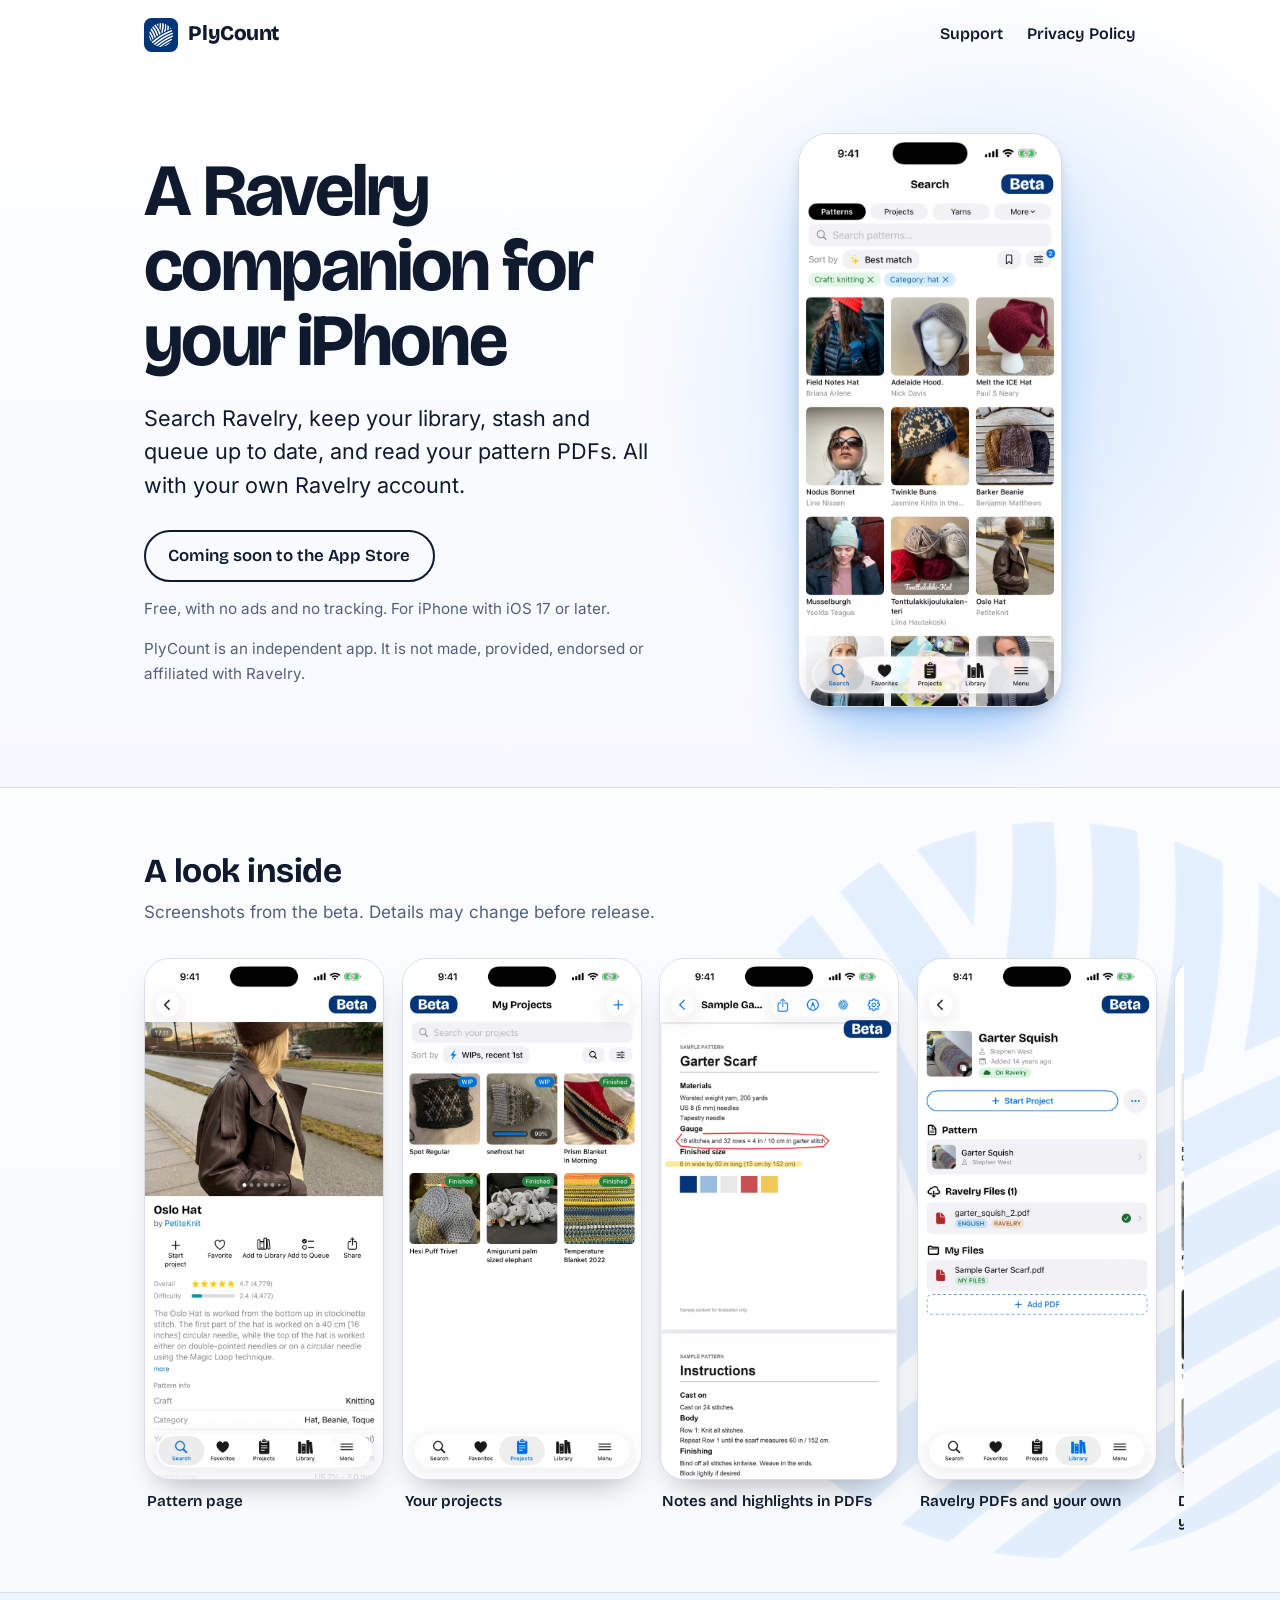
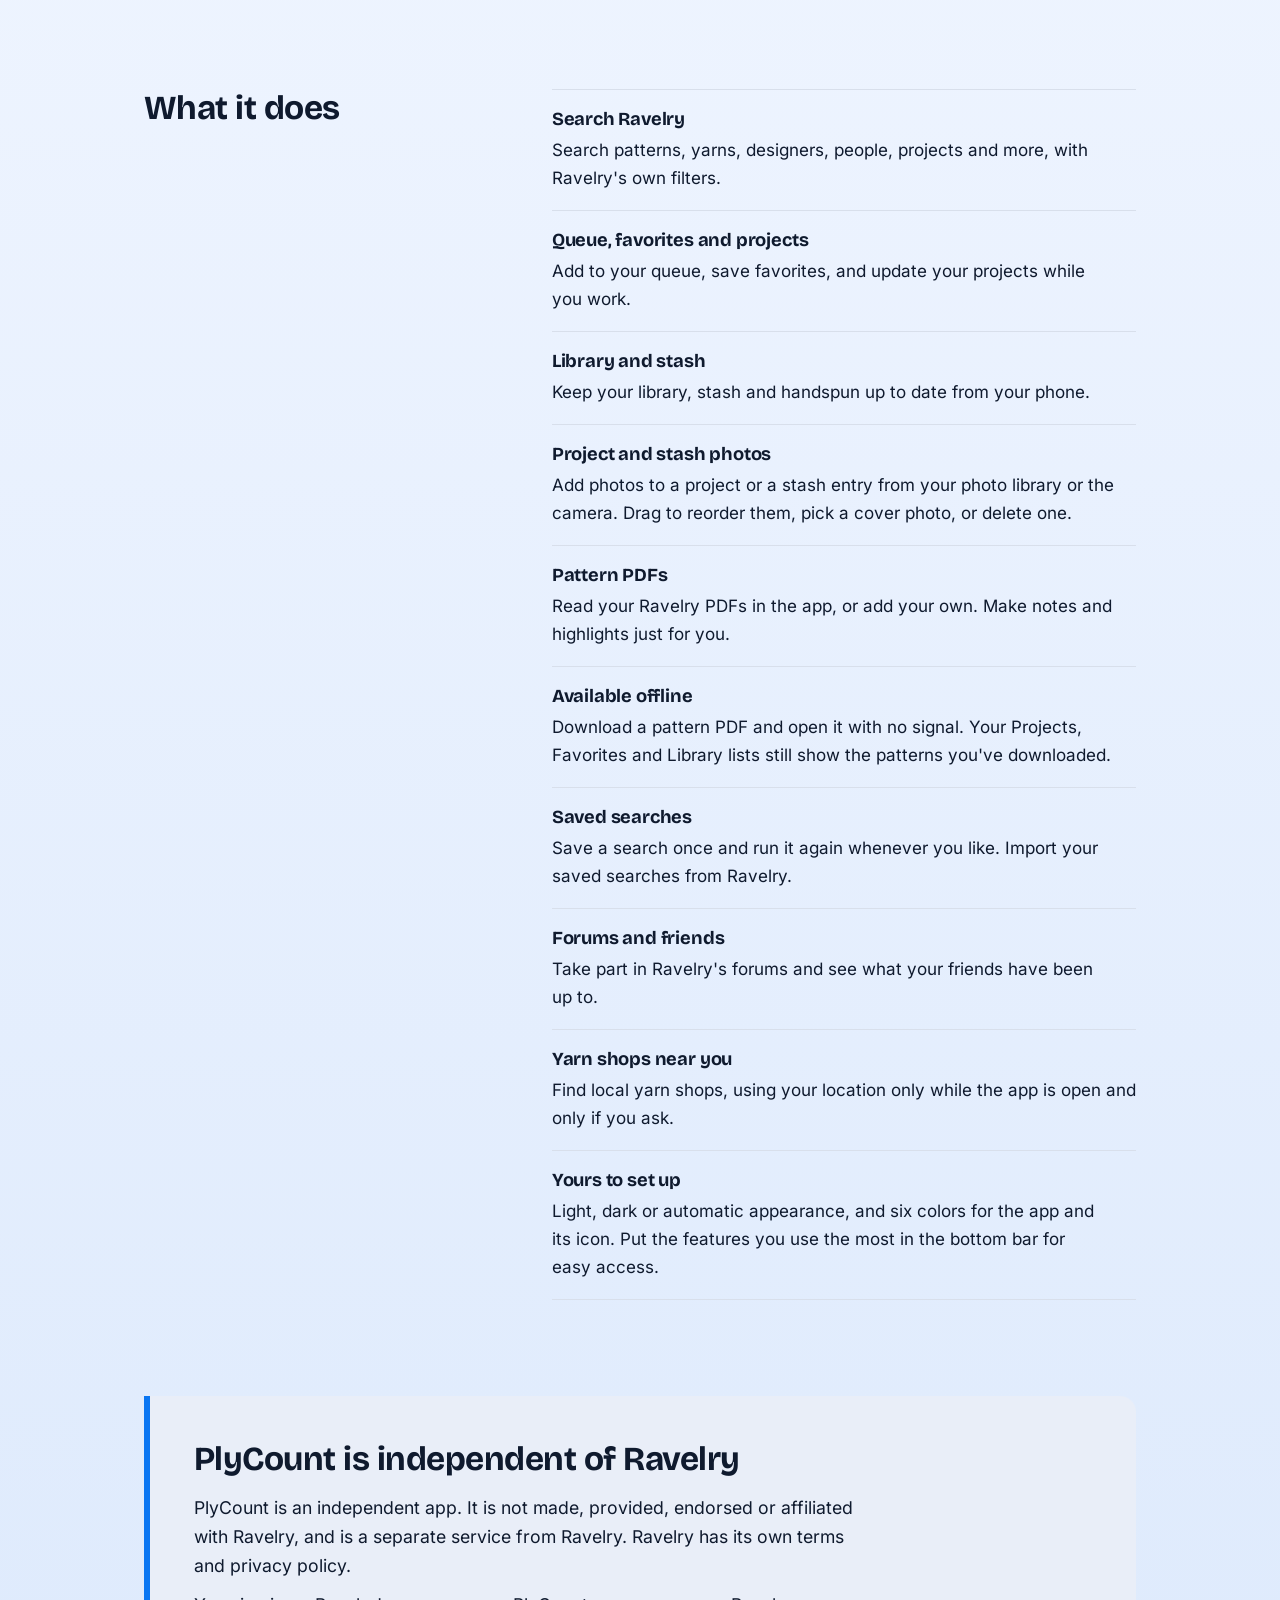
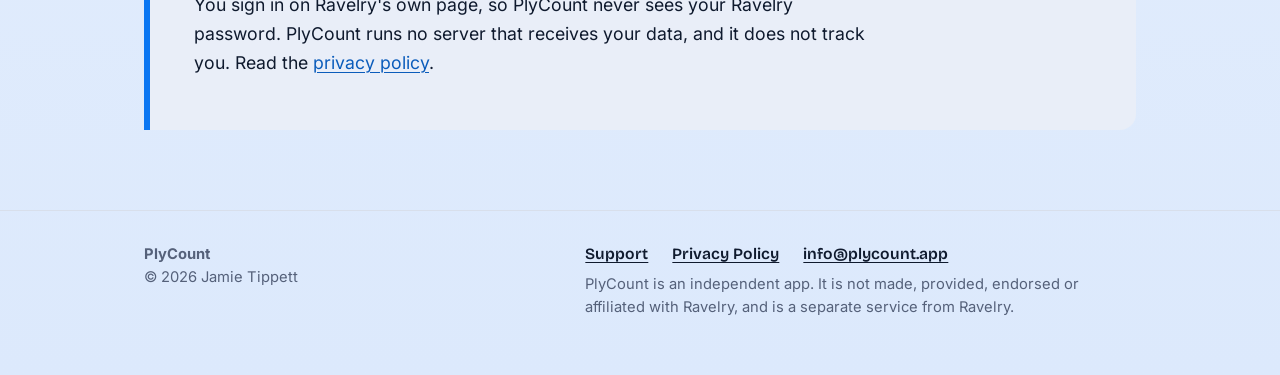
==== index.html @ 28722c6c "Site: put A look inside in its own band with a faint mark behind it; reword the PDFs caption" ====
<!doctype html>
<html lang="en">
<head>
<meta charset="utf-8">
<meta name="viewport" content="width=device-width,initial-scale=1">
<title>PlyCount: A Ravelry Companion for iPhone</title>
<meta name="description" content="PlyCount is a free, ad-free iPhone app for your Ravelry patterns, library, projects, stash and queue. Independent of Ravelry. Coming soon to the App Store.">
<link rel="canonical" href="https://plycount.app/">
<meta name="theme-color" content="#0a76f2">
<meta property="og:type" content="website">
<meta property="og:title" content="PlyCount: A Ravelry Companion">
<meta property="og:description" content="A free, ad-free iPhone app for your Ravelry library, projects, stash and queue. Coming soon to the App Store.">
<meta property="og:url" content="https://plycount.app/">
<meta property="og:image" content="https://plycount.app/assets/og.png">
<meta name="twitter:card" content="summary_large_image">
<link rel="icon" href="/favicon.ico" sizes="48x48">
<link rel="icon" href="/assets/icon-192.png" type="image/png" sizes="192x192">
<link rel="apple-touch-icon" href="/apple-touch-icon.png">
<link rel="preload" href="assets/fonts/bricolage-grotesque-latin.woff2" as="font" type="font/woff2" crossorigin>
<link rel="preload" href="assets/fonts/inter-latin.woff2" as="font" type="font/woff2" crossorigin>
<link rel="stylesheet" href="style.css?v=9">
</head>
<body>
<a class="skip" href="#main">Skip to content</a>
<header class="top">
  <a class="brand" href="/"><img src="assets/icons/navy-128.webp" alt="" width="34" height="34">PlyCount</a>
  <nav aria-label="Site">
    <a href="/support.html">Support</a>
    <a href="/privacy.html">Privacy Policy</a>
  </nav>
</header>

<main id="main">
  <section class="hero">
    <div class="hero-text">
      <h1>A Ravelry companion for your iPhone</h1>
      <p class="lead">Search Ravelry, keep your library, stash and queue up to date, and read your pattern PDFs. All with your own Ravelry account.</p>
      <p class="store" aria-disabled="true">Coming soon to the App Store</p>
      <p class="fine">Free, with no ads and no tracking. For iPhone with iOS 17 or later.</p>
      <p class="fine">PlyCount is an independent app. It is not made, provided, endorsed or affiliated with Ravelry.</p>
    </div>
    <div class="hero-shot">
      <img src="assets/screenshots/search.webp" width="660" height="1434" fetchpriority="high" decoding="async" alt="The Search screen with the filters Craft: knitting and Category: hat applied, showing a grid of hat patterns with their designers' names.">
    </div>
  </section>

  <section class="looks-band" aria-labelledby="looks">
   <div class="looks">
    <h2 id="looks">A look inside</h2>
    <p class="note">Screenshots from the beta. Details may change before release.</p>
    <ul class="shots" role="region" aria-label="App screenshots, scroll sideways" tabindex="0">
      <li><figure><img src="assets/screenshots/pattern.webp" width="660" height="1434" loading="lazy" decoding="async" alt="A pattern page for the Oslo Hat by PetiteKnit, with its photo, ratings, buttons to start a project, favorite it or add it to your library or queue, and its description."><figcaption>Pattern page</figcaption></figure></li>
      <li><figure><img src="assets/screenshots/projects.webp" width="660" height="1434" loading="lazy" decoding="async" alt="The My Projects screen: a grid of project photos, each marked WIP or Finished."><figcaption>Your projects</figcaption></figure></li>
      <li><figure><img src="assets/screenshots/pdf-notes.webp" width="660" height="1434" loading="lazy" decoding="async" alt="A sample pattern PDF open in the app, with a red pen circle around the gauge line and a yellow highlight on the finished size."><figcaption>Notes and highlights in PDFs</figcaption></figure></li>
      <li><figure><img src="assets/screenshots/my-files.webp" width="660" height="1434" loading="lazy" decoding="async" alt="A pattern page listing a downloaded pattern PDF under Ravelry Files and a PDF added by the user under My Files, with an Add PDF button."><figcaption>Ravelry PDFs and your own</figcaption></figure></li>
      <li><figure><img src="assets/screenshots/library-offline.webp" width="660" height="1434" loading="lazy" decoding="async" alt="The My Library screen: a grid of patterns, with a green check on the pattern whose PDF is downloaded for offline use."><figcaption>Downloads marked in your library</figcaption></figure></li>
      <li><figure><img src="assets/screenshots/accent-dark.webp" width="660" height="1434" loading="lazy" decoding="async" alt="The Settings screen in dark appearance with the accent color set to purple."><figcaption>Six accent colors, dark</figcaption></figure></li>
      <li><figure><img src="assets/screenshots/accent-light.webp" width="660" height="1434" loading="lazy" decoding="async" alt="The Settings screen in light appearance with the accent color set to purple, which also colors the toggles and links."><figcaption>Six accent colors, light</figcaption></figure></li>
      <li><figure><img src="assets/screenshots/customize-bar.webp" width="660" height="1434" loading="lazy" decoding="async" alt="The Customize screen for the bottom bar, showing the four chosen sections and the list of all sections to pick from."><figcaption>Choose your bottom bar</figcaption></figure></li>
    </ul>
   </div>
  </section>

  <section class="band" aria-labelledby="does">
    <div class="ledger">
      <h2 id="does">What it does</h2>
      <dl>
        <div class="row"><dt>Search Ravelry</dt><dd>Search patterns, yarns, designers, people, projects and more, with Ravelry's own filters.</dd></div>
        <div class="row"><dt>Queue, favorites and projects</dt><dd>Add to your queue, save favorites, and update your projects while you work.</dd></div>
        <div class="row"><dt>Library and stash</dt><dd>Keep your library, stash and handspun up to date from your phone.</dd></div>
        <div class="row"><dt>Project and stash photos</dt><dd>Add photos to a project or a stash entry from your photo library or the camera. Drag to reorder them, pick a cover photo, or delete one.</dd></div>
        <div class="row"><dt>Pattern PDFs</dt><dd>Read your Ravelry PDFs in the app, or add your own. Make notes and highlights just for you.</dd></div>
        <div class="row"><dt>Available offline</dt><dd>Download a pattern PDF and open it with no signal. Your Projects, Favorites and Library lists still show the patterns you've downloaded.</dd></div>
        <div class="row"><dt>Saved searches</dt><dd>Save a search once and run it again whenever you like. Import your saved searches from Ravelry.</dd></div>
        <div class="row"><dt>Forums and friends</dt><dd>Take part in Ravelry's forums and see what your friends have been up to.</dd></div>
        <div class="row"><dt>Yarn shops near you</dt><dd>Find local yarn shops, using your location only while the app is open and only if you ask.</dd></div>
        <div class="row"><dt>Yours to set up</dt><dd>Light, dark or automatic appearance, and six colors for the app and its icon. Put the features you use the most in the bottom bar for easy access.</dd></div>
      </dl>
    </div>
  </section>

  <section class="indep" aria-labelledby="indep">
    <div class="indep-in">
      <h2 id="indep">PlyCount is independent of Ravelry</h2>
      <p>PlyCount is an independent app. It is not made, provided, endorsed or affiliated with Ravelry, and is a separate service from Ravelry. Ravelry has its own terms and privacy policy.</p>
      <p>You sign in on Ravelry's own page, so PlyCount never sees your Ravelry password. PlyCount runs no server that receives your data, and it does not track you. Read the <a href="/privacy.html">privacy policy</a>.</p>
    </div>
  </section>
</main>

<footer class="foot">
  <div class="foot-in">
    <div>
      <p><strong>PlyCount</strong><br>&copy; 2026 Jamie Tippett</p>
    </div>
    <div>
      <p class="links"><a href="/support.html">Support</a> <a href="/privacy.html">Privacy Policy</a> <a href="mailto:info@plycount.app">info@plycount.app</a></p>
      <p>PlyCount is an independent app. It is not made, provided, endorsed or affiliated with Ravelry, and is a separate service from Ravelry.</p>
    </div>
  </div>
</footer>
</body>
</html>
---- style.css ----
/* PlyCount site. Bricolage Grotesque for titles, Inter for text; both self-hosted (SIL OFL), so the site makes no third-party requests. */
@font-face{font-family:"Bricolage Grotesque";src:url(assets/fonts/bricolage-grotesque-latin.woff2) format("woff2");font-weight:200 800;font-stretch:75% 100%;font-display:swap}
@font-face{font-family:"Inter";src:url(assets/fonts/inter-latin.woff2) format("woff2");font-weight:100 900;font-display:swap}

:root{
  --paper:#f6f8fc;--ink:#0f1a2e;--mut:#55617a;--rule:#d8dfeb;--tint:#e9eef8;
  --acc:rgb(10,118,242);
  --band:rgb(255 255 255/.68);--mark-ink:var(--acc);--mark-op:.09;
  /* Light mode: a long, slow fade from white to a light blue, with a soft blue glow behind the hero phone. */
  --art:radial-gradient(circle 34rem at 78% 22rem,rgb(10 118 242/.15),transparent 70%),linear-gradient(180deg,#fff 0,#f1f6ff 32%,#dce9fc 100%);
  --link:color-mix(in srgb,var(--acc) 72%,var(--ink));
  --head:"Bricolage Grotesque","Avenir Next",system-ui,sans-serif;
  --body:"Inter",system-ui,-apple-system,"Segoe UI",sans-serif;
  --gutter:clamp(1.25rem,5vw,3rem);
  --wide:68rem;
}
@media (prefers-color-scheme:dark){
  :root{--paper:#0b1220;--ink:#e8eef9;--mut:#9aa7c0;--rule:#26324a;--tint:#111b2f;--acc:rgb(46,110,200);--art:none;--band:#0f192c;--mark-ink:#fff;--mark-op:.045}
}

*{box-sizing:border-box}
html{-webkit-text-size-adjust:100%}
body{margin:0;background-color:var(--paper);background-image:var(--art);background-repeat:no-repeat;color:var(--ink);font:400 17px/1.65 var(--body);transition:background-color .2s}
img{display:block;max-width:100%}
a{color:var(--link);text-underline-offset:.18em;text-decoration-thickness:.08em}
a:hover{text-decoration-thickness:.15em}
:focus-visible{outline:3px solid var(--acc);outline-offset:3px;border-radius:4px}
.skip{position:absolute;left:-999px;top:0;background:var(--ink);color:var(--paper);padding:.5rem .9rem;z-index:10}
.skip:focus{left:var(--gutter);top:.5rem}

h1,h2,h3{font-family:var(--head);font-weight:700;letter-spacing:-.015em;margin:0;text-wrap:balance}
h1{font-size:clamp(2.5rem,1.4rem + 5.2vw,4.6rem);line-height:1.02;letter-spacing:-.03em;font-variation-settings:"opsz" 96}
h2{font-size:clamp(1.5rem,1.2rem + 1.4vw,2.1rem);line-height:1.15}
h3{font-size:1.1rem;line-height:1.3}
p,li,dd{margin:.6rem 0;max-width:62ch;text-wrap:pretty}

/* Header and footer */
.top{display:flex;align-items:center;justify-content:space-between;gap:1rem;flex-wrap:wrap;max-width:var(--wide);margin:0 auto;padding:1.1rem var(--gutter)}
.brand{display:flex;align-items:center;gap:.65rem;color:var(--ink);text-decoration:none;font:800 1.3rem/1 var(--head);letter-spacing:-.02em}
.brand img{width:34px;height:34px;border-radius:22.37%}
.top nav{display:flex;gap:1.5rem}
.top nav a{font:600 1rem/1 var(--head);color:var(--ink);text-decoration:none;padding:.5rem 0;border-bottom:2px solid transparent}
.top nav a:hover,.top nav a[aria-current=page]{border-bottom-color:var(--acc)}

.foot{border-top:1px solid var(--rule);margin-top:5rem}
.foot-in{max-width:var(--wide);margin:0 auto;padding:2rem var(--gutter) 3rem;display:grid;gap:1.5rem 3rem;grid-template-columns:1fr}
.foot p{font-size:.92rem;line-height:1.55;color:var(--mut);margin:0 0 .5rem}
.foot .links{display:flex;flex-wrap:wrap;gap:.4rem 1.5rem;font:600 .98rem/1.4 var(--head)}
.foot .links a{color:var(--ink)}
@media (min-width:56rem){.foot-in{grid-template-columns:1fr 1.4fr}}

/* Home: hero */
.hero{max-width:var(--wide);margin:0 auto;padding:clamp(1.5rem,5vw,4rem) var(--gutter) 0;display:grid;gap:2.5rem 4rem;grid-template-columns:1fr;align-items:center}
.lead{font-size:clamp(1.15rem,1.05rem + .5vw,1.35rem);line-height:1.55;margin:1.4rem 0 0;max-width:34em}
.store{display:inline-block;margin:1.75rem 0 0;padding:.85rem 1.4rem;border:2px solid var(--ink);border-radius:999px;font:600 1.05rem/1.2 var(--head);color:var(--ink)}
/* When the app is live, replace the .store span with: <a class="store live" href="APP STORE URL">...</a>
   (use Apple's official "Download on the App Store" badge artwork there instead). */
.store.live{background:var(--ink);color:var(--paper);text-decoration:none}
.store.live:hover{background:var(--acc);border-color:var(--acc);color:#fff}
.fine{font-size:.95rem;color:var(--mut);margin:.9rem 0 0}
.hero-icon{justify-self:start}
.icon-wrap{width:clamp(11rem,52vw,19rem);aspect-ratio:1;border-radius:22.37%;overflow:hidden;box-shadow:0 2.2rem 4rem -1.6rem color-mix(in srgb,var(--acc) 55%,transparent),0 .4rem 1rem -.4rem rgb(0 0 0/.25);background:var(--acc)}
.icon-wrap img{width:100%;height:100%}
.hero-shot{justify-self:start;width:clamp(12rem,56vw,16.5rem)}
.hero-shot img{width:100%;height:auto;aspect-ratio:660/1434;border-radius:1.9rem;border:1px solid var(--rule);background:var(--tint);box-shadow:0 2.2rem 4rem -1.6rem color-mix(in srgb,var(--acc) 55%,transparent),0 .4rem 1rem -.4rem rgb(0 0 0/.25)}
@media (min-width:52rem){
  .hero{grid-template-columns:1.25fr 1fr}
  .hero-icon,.hero-shot{justify-self:center}
}

/* Home: screenshots (beta images carry a "Beta" note; replace after launch) */
.looks-band{position:relative;overflow:hidden;margin-top:clamp(3rem,7vw,5rem);background:var(--band);border-block:1px solid var(--rule)}
.looks-band::before{content:"";position:absolute;width:min(46rem,120vw);aspect-ratio:1;right:-9rem;top:50%;transform:translateY(-50%);background:var(--mark-ink);opacity:var(--mark-op);-webkit-mask:url(assets/mark.webp) center/contain no-repeat;mask:url(assets/mark.webp) center/contain no-repeat;pointer-events:none}
.looks{position:relative;max-width:var(--wide);margin:0 auto;padding:clamp(2.5rem,6vw,4rem) var(--gutter) clamp(1.5rem,4vw,2.5rem)}
.looks .note{color:var(--mut);margin:.5rem 0 0}
.shots{display:flex;gap:1.1rem;overflow-x:auto;scroll-snap-type:x proximity;list-style:none;margin:1.5rem calc(var(--gutter)*-1) 0;padding:.5rem var(--gutter) 1.25rem;scroll-padding:0 var(--gutter)}
.shots li{flex:0 0 clamp(11.5rem,62vw,15rem);scroll-snap-align:start;margin:0;max-width:none}
.shots figure{margin:0}
.shots img{width:100%;height:auto;aspect-ratio:660/1434;border-radius:1.6rem;border:1px solid var(--rule);box-shadow:0 1rem 2rem -1rem rgb(0 0 0/.35);background:var(--tint)}
.shots figcaption{font:600 .95rem/1.35 var(--head);margin:.7rem .2rem 0}

/* Home: what it does */
.band{max-width:var(--wide);margin:0 auto;padding:clamp(3.5rem,8vw,6rem) var(--gutter) 0}
.ledger{display:grid;gap:1.5rem 4rem;grid-template-columns:1fr}
.ledger>h2{align-self:start}
dl{margin:0}
.row{border-top:1px solid var(--rule);padding:1.1rem 0 1.15rem}
.row:last-child{border-bottom:1px solid var(--rule)}
dt{font:700 1.15rem/1.3 var(--head);letter-spacing:-.01em}
dd{margin:.25rem 0 0;color:var(--ink)}
@media (min-width:52rem){
  .ledger{grid-template-columns:1fr 1.7fr}
  .ledger>h2{position:sticky;top:1.5rem}
}

/* Home: independence statement */
.indep{max-width:var(--wide);margin:clamp(3.5rem,8vw,6rem) auto 0;padding:0 var(--gutter)}
.indep-in{background:var(--tint);border-left:6px solid var(--acc);border-radius:0 1rem 1rem 0;padding:clamp(1.5rem,4vw,2.75rem)}
.indep h2{margin-bottom:.9rem}
.indep p{font-size:1.1rem}
.indep .small{font-size:.98rem;color:var(--mut)}

/* Interior pages (support, privacy, 404) */
.doc{max-width:44rem;margin:0 auto;padding:clamp(1.5rem,5vw,3.5rem) var(--gutter) 0}
.doc h1{font-size:clamp(2.1rem,1.5rem + 3vw,3.2rem)}
.doc .meta{color:var(--mut);margin:.8rem 0 1.8rem;font-size:1rem}
.doc h2{margin:2.6rem 0 .4rem;font-size:1.5rem}
.doc h3{margin:1.7rem 0 .2rem}
.faq{border-top:1px solid var(--rule)}
.faq:last-of-type{border-bottom:1px solid var(--rule)}
.faq summary{list-style:none;cursor:pointer;display:flex;align-items:baseline;justify-content:space-between;gap:1rem;padding:1rem 0;font:600 1.1rem/1.35 var(--head);letter-spacing:-.01em}
.faq summary::-webkit-details-marker{display:none}
.faq summary::after{content:"";flex:none;width:.6rem;height:.6rem;border-right:2px solid var(--acc);border-bottom:2px solid var(--acc);transform:translateY(-.15rem) rotate(45deg);transition:transform .15s}
.faq[open] summary::after{transform:translateY(.1rem) rotate(-135deg)}
.faq summary:hover{color:var(--link)}
.faq p{margin:0 0 1.1rem}

@media (prefers-reduced-motion:reduce){*{animation:none!important;transition:none!important}}
@media print{.top nav{display:none}body{background:#fff;color:#000}}
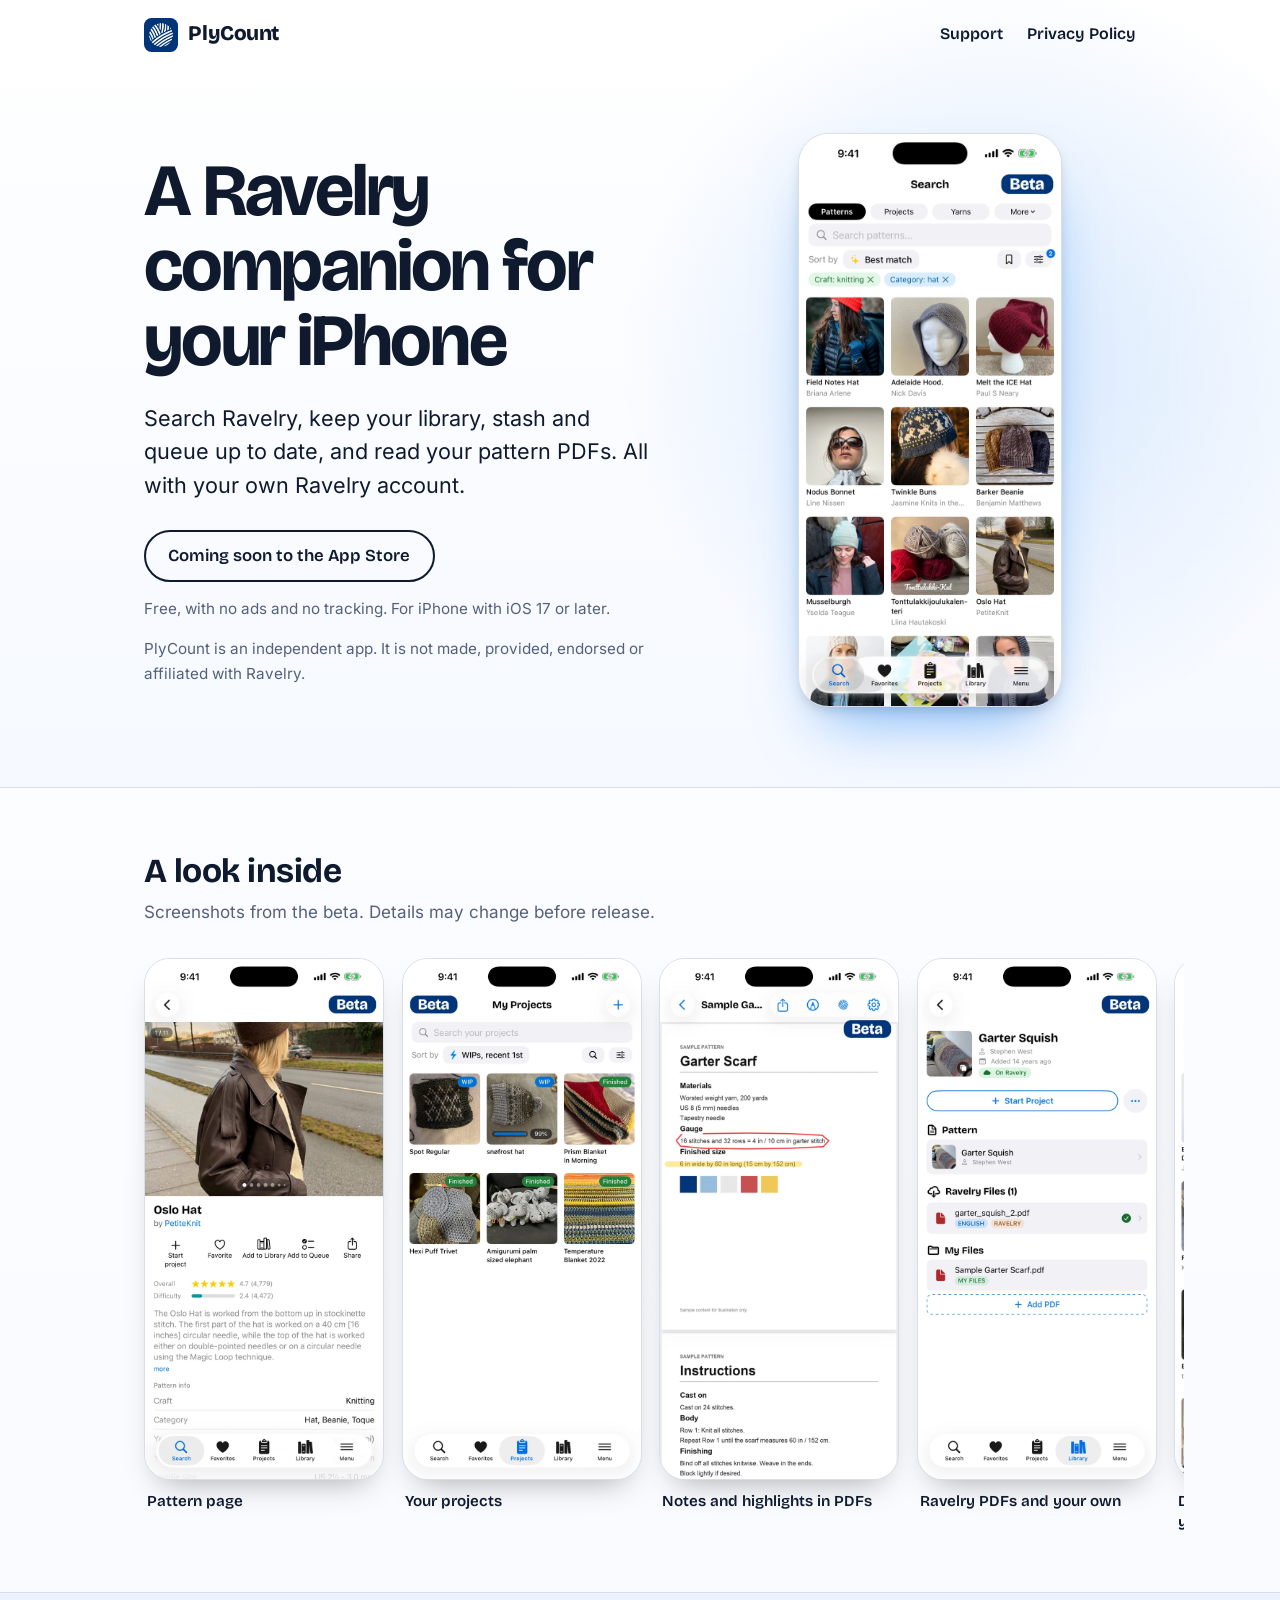
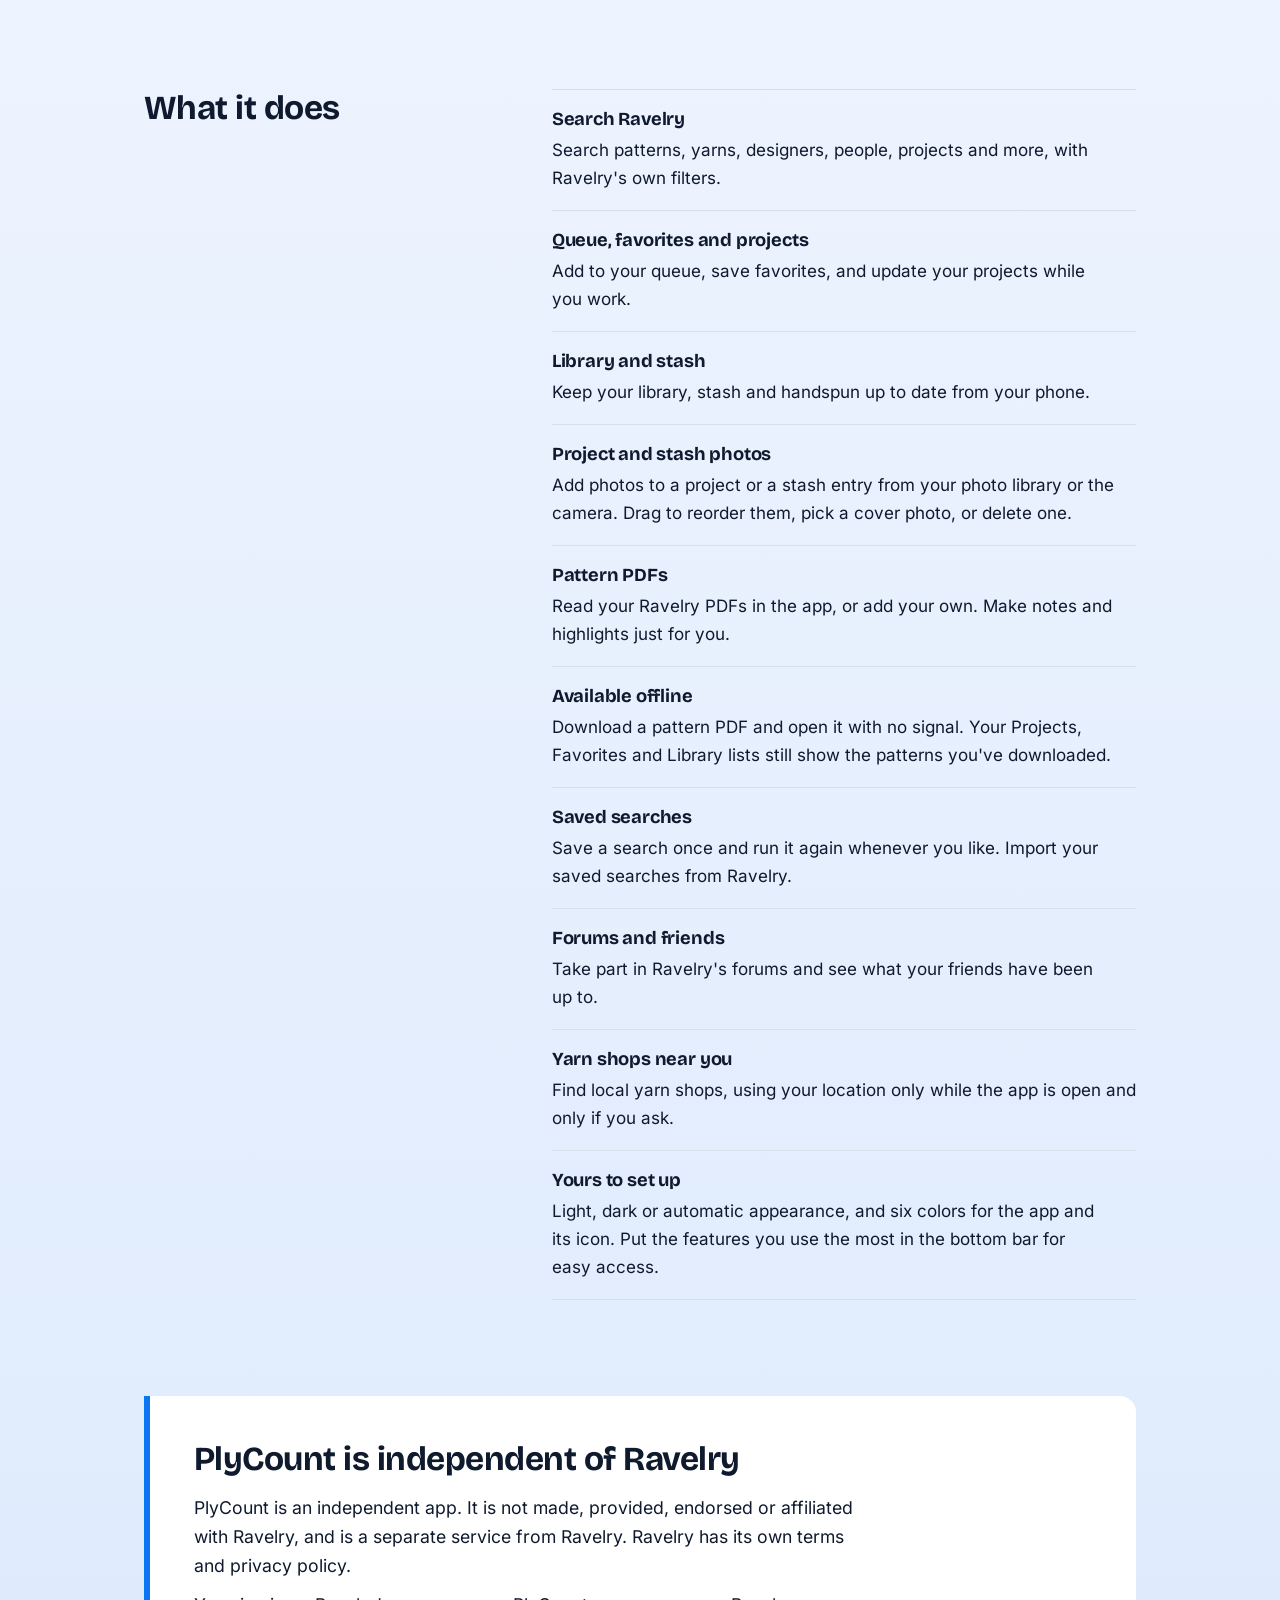
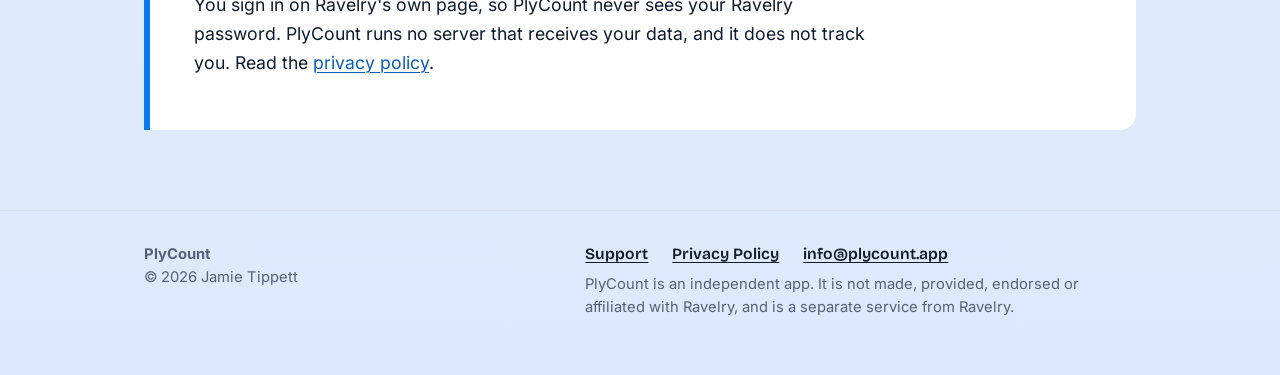
==== commit ef15eb62: "Site: independence box is white in light mode; mark removed from the screenshots band" ====
--- a/index.html
+++ b/index.html
@@ -18,7 +18,7 @@
 <link rel="apple-touch-icon" href="/apple-touch-icon.png">
 <link rel="preload" href="assets/fonts/bricolage-grotesque-latin.woff2" as="font" type="font/woff2" crossorigin>
 <link rel="preload" href="assets/fonts/inter-latin.woff2" as="font" type="font/woff2" crossorigin>
-<link rel="stylesheet" href="style.css?v=9">
+<link rel="stylesheet" href="style.css?v=10">
 </head>
 <body>
 <a class="skip" href="#main">Skip to content</a>
--- a/style.css
+++ b/style.css
@@ -5,7 +5,7 @@
 :root{
   --paper:#f6f8fc;--ink:#0f1a2e;--mut:#55617a;--rule:#d8dfeb;--tint:#e9eef8;
   --acc:rgb(10,118,242);
-  --band:rgb(255 255 255/.68);--mark-ink:var(--acc);--mark-op:.09;
+  --band:rgb(255 255 255/.68);--indep:#fff;--mark-ink:var(--acc);--mark-op:.09;
   /* Light mode: a long, slow fade from white to a light blue, with a soft blue glow behind the hero phone. */
   --art:radial-gradient(circle 34rem at 78% 22rem,rgb(10 118 242/.15),transparent 70%),linear-gradient(180deg,#fff 0,#f1f6ff 32%,#dce9fc 100%);
   --link:color-mix(in srgb,var(--acc) 72%,var(--ink));
@@ -15,7 +15,7 @@
   --wide:68rem;
 }
 @media (prefers-color-scheme:dark){
-  :root{--paper:#0b1220;--ink:#e8eef9;--mut:#9aa7c0;--rule:#26324a;--tint:#111b2f;--acc:rgb(46,110,200);--art:none;--band:#0f192c;--mark-ink:#fff;--mark-op:.045}
+  :root{--paper:#0b1220;--ink:#e8eef9;--mut:#9aa7c0;--rule:#26324a;--tint:#111b2f;--acc:rgb(46,110,200);--art:none;--band:#0f192c;--indep:var(--tint);--mark-ink:#fff;--mark-op:.045}
 }
 
 *{box-sizing:border-box}
@@ -70,7 +70,6 @@
 
 /* Home: screenshots (beta images carry a "Beta" note; replace after launch) */
 .looks-band{position:relative;overflow:hidden;margin-top:clamp(3rem,7vw,5rem);background:var(--band);border-block:1px solid var(--rule)}
-.looks-band::before{content:"";position:absolute;width:min(46rem,120vw);aspect-ratio:1;right:-9rem;top:50%;transform:translateY(-50%);background:var(--mark-ink);opacity:var(--mark-op);-webkit-mask:url(assets/mark.webp) center/contain no-repeat;mask:url(assets/mark.webp) center/contain no-repeat;pointer-events:none}
 .looks{position:relative;max-width:var(--wide);margin:0 auto;padding:clamp(2.5rem,6vw,4rem) var(--gutter) clamp(1.5rem,4vw,2.5rem)}
 .looks .note{color:var(--mut);margin:.5rem 0 0}
 .shots{display:flex;gap:1.1rem;overflow-x:auto;scroll-snap-type:x proximity;list-style:none;margin:1.5rem calc(var(--gutter)*-1) 0;padding:.5rem var(--gutter) 1.25rem;scroll-padding:0 var(--gutter)}
@@ -95,7 +94,7 @@
 
 /* Home: independence statement */
 .indep{max-width:var(--wide);margin:clamp(3.5rem,8vw,6rem) auto 0;padding:0 var(--gutter)}
-.indep-in{background:var(--tint);border-left:6px solid var(--acc);border-radius:0 1rem 1rem 0;padding:clamp(1.5rem,4vw,2.75rem)}
+.indep-in{background:var(--indep);border-left:6px solid var(--acc);border-radius:0 1rem 1rem 0;padding:clamp(1.5rem,4vw,2.75rem)}
 .indep h2{margin-bottom:.9rem}
 .indep p{font-size:1.1rem}
 .indep .small{font-size:.98rem;color:var(--mut)}
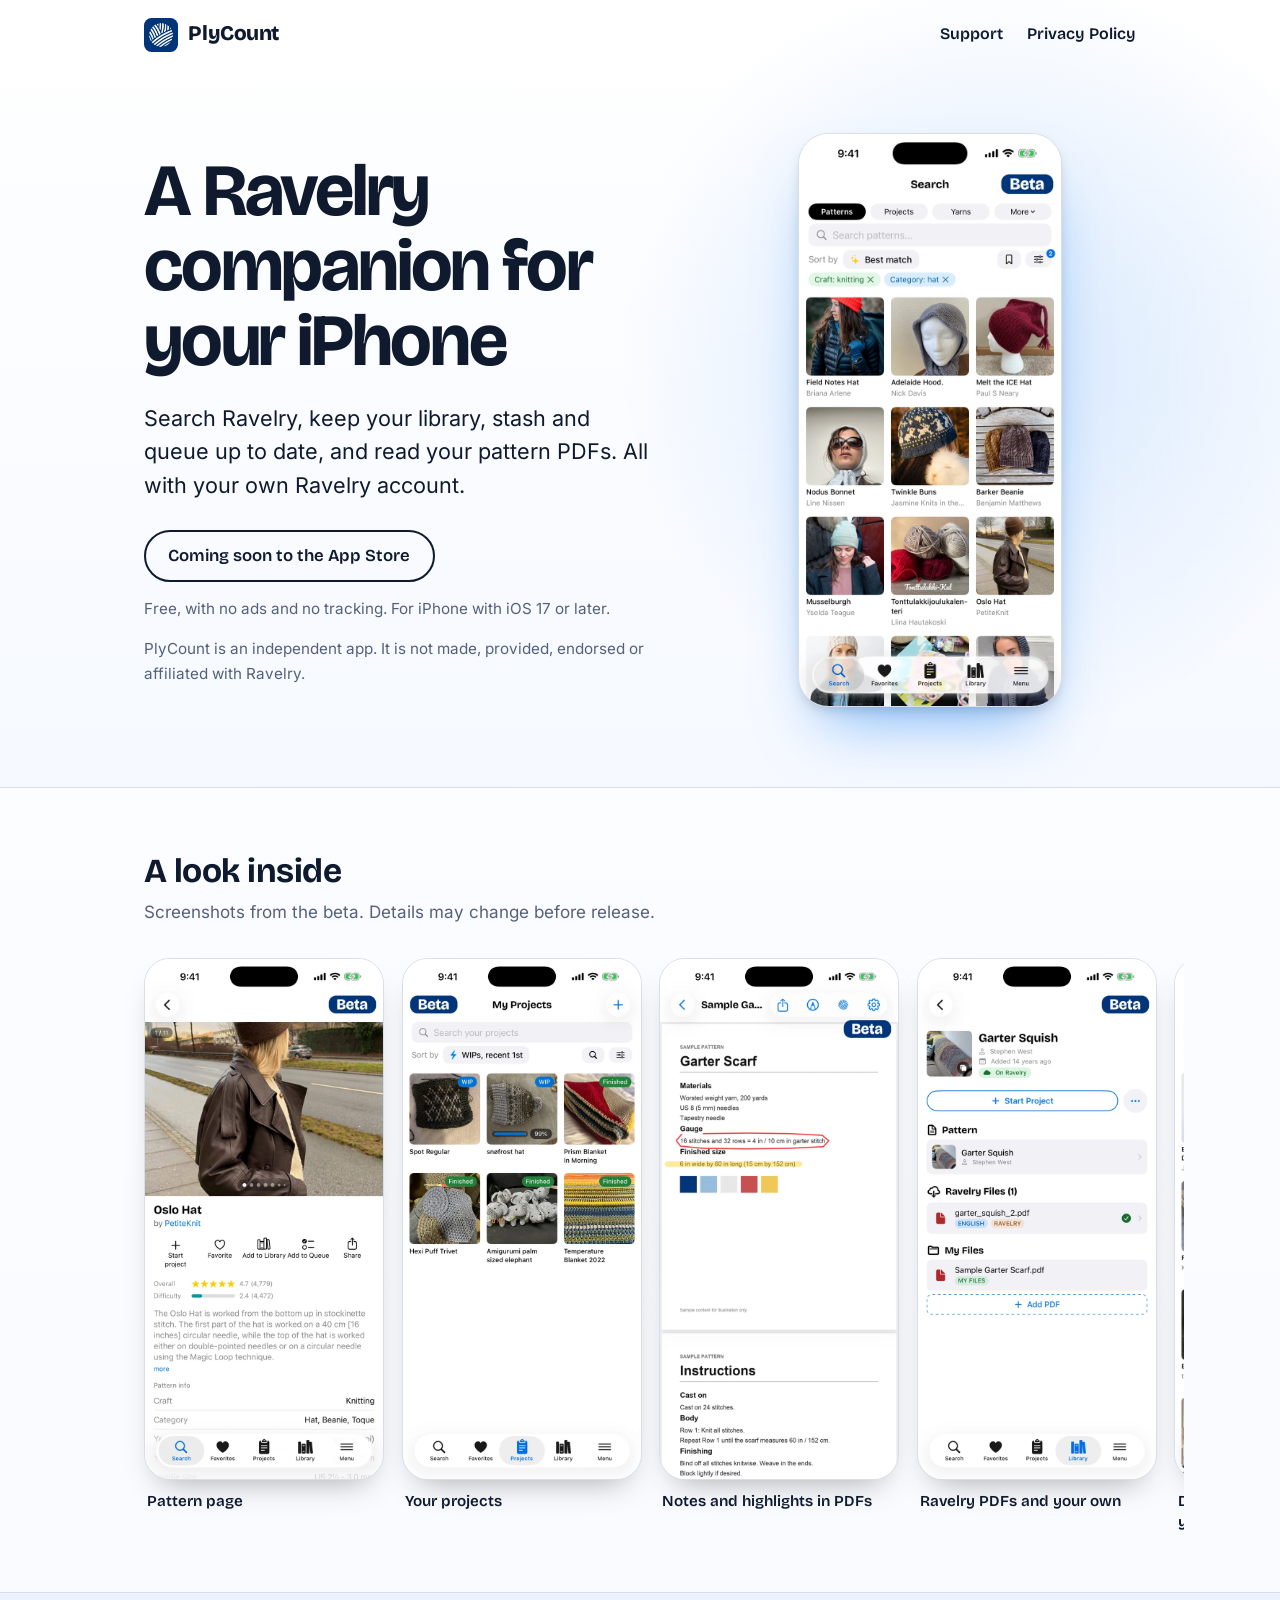
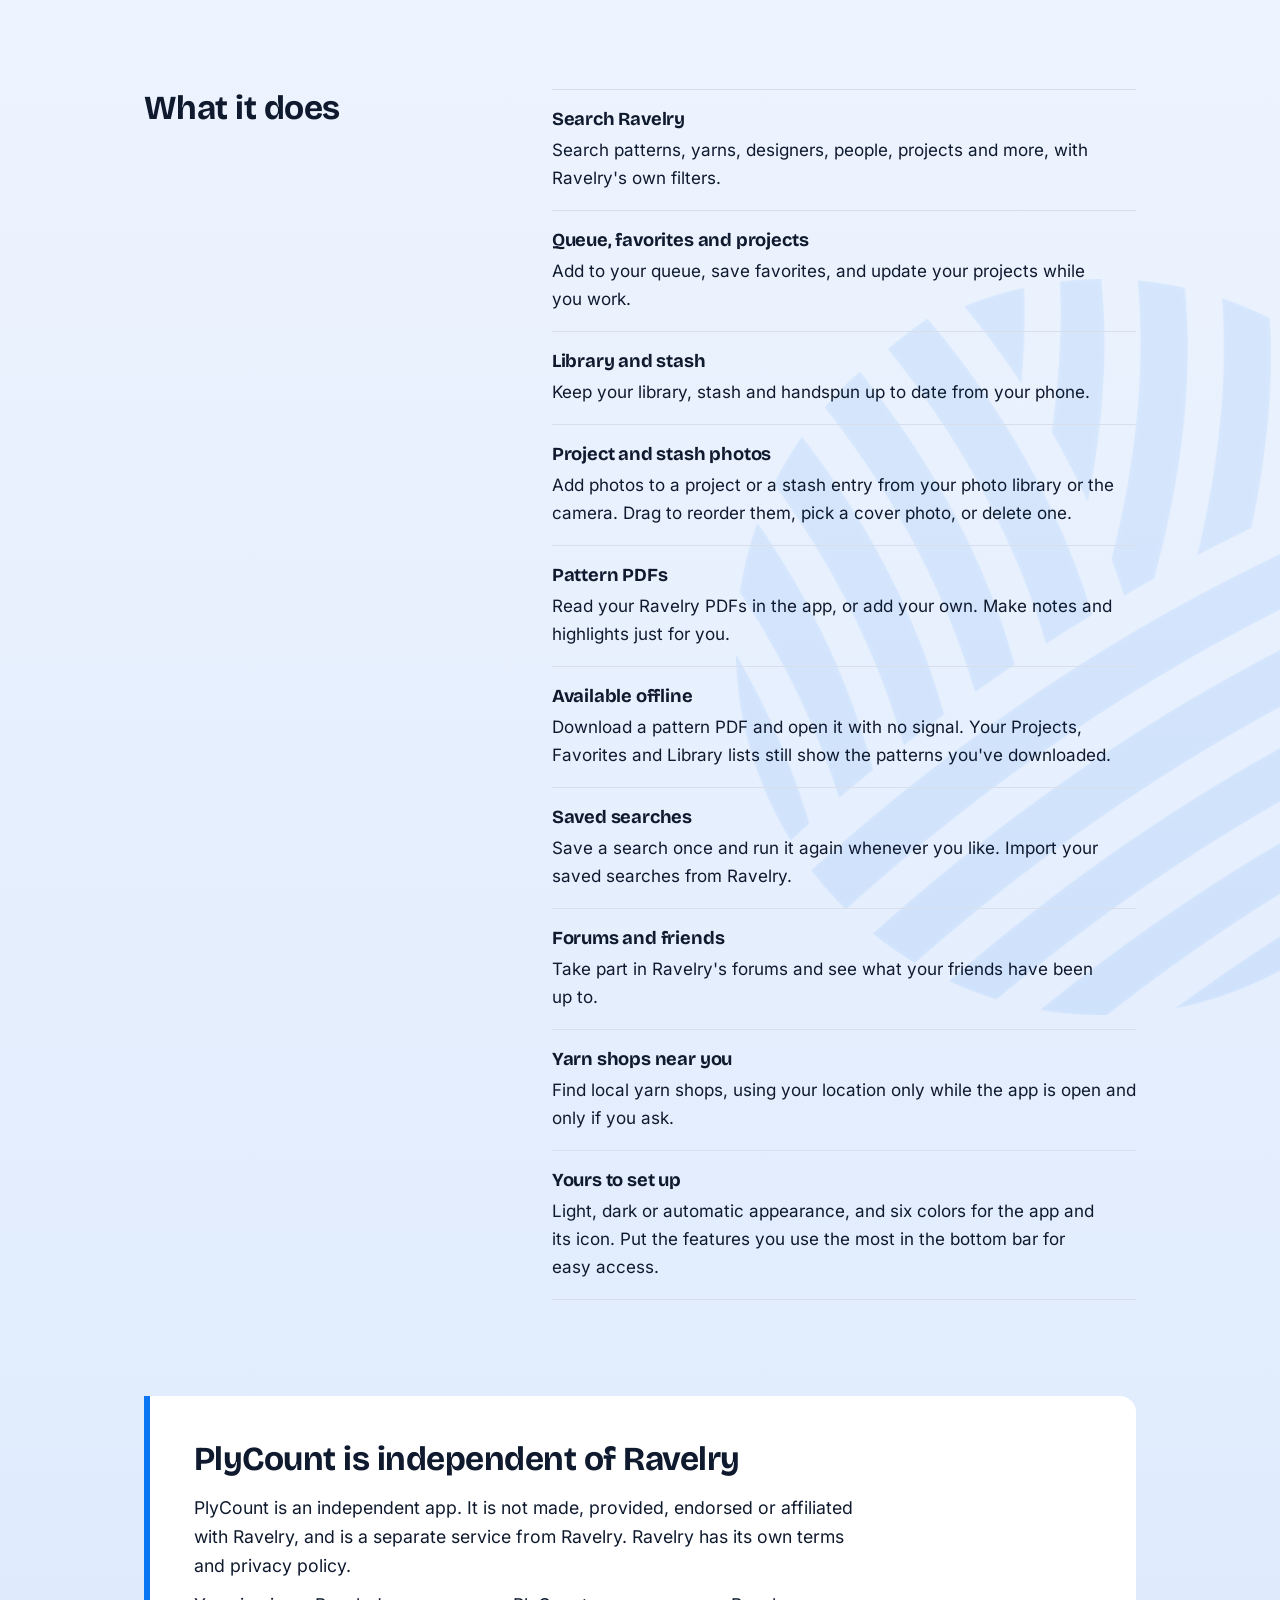
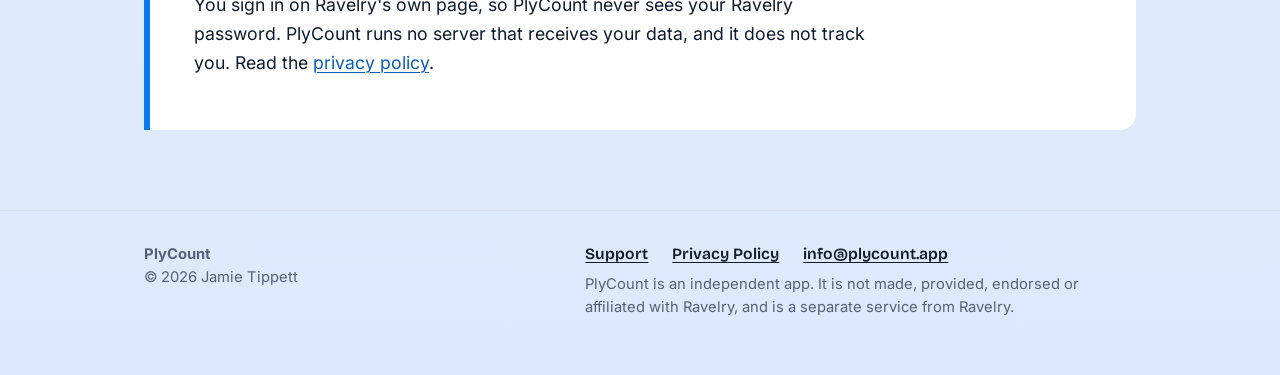
==== commit e0d12165: "Site: faint mark behind What it does, light and dark" ====
--- a/index.html
+++ b/index.html
@@ -18,7 +18,7 @@
 <link rel="apple-touch-icon" href="/apple-touch-icon.png">
 <link rel="preload" href="assets/fonts/bricolage-grotesque-latin.woff2" as="font" type="font/woff2" crossorigin>
 <link rel="preload" href="assets/fonts/inter-latin.woff2" as="font" type="font/woff2" crossorigin>
-<link rel="stylesheet" href="style.css?v=10">
+<link rel="stylesheet" href="style.css?v=11">
 </head>
 <body>
 <a class="skip" href="#main">Skip to content</a>
@@ -61,7 +61,8 @@
    </div>
   </section>
 
-  <section class="band" aria-labelledby="does">
+  <section class="mark-bg" aria-labelledby="does">
+   <div class="band">
     <div class="ledger">
       <h2 id="does">What it does</h2>
       <dl>
@@ -77,6 +78,7 @@
         <div class="row"><dt>Yours to set up</dt><dd>Light, dark or automatic appearance, and six colors for the app and its icon. Put the features you use the most in the bottom bar for easy access.</dd></div>
       </dl>
     </div>
+   </div>
   </section>
 
   <section class="indep" aria-labelledby="indep">
--- a/style.css
+++ b/style.css
@@ -79,6 +79,9 @@
 .shots figcaption{font:600 .95rem/1.35 var(--head);margin:.7rem .2rem 0}
 
 /* Home: what it does */
+.mark-bg{position:relative;overflow:clip}
+.mark-bg::before{content:"";position:absolute;width:min(46rem,120vw);aspect-ratio:1;right:-12rem;top:50%;transform:translateY(-50%);background:var(--mark-ink);opacity:var(--mark-op);-webkit-mask:url(assets/mark.webp) center/contain no-repeat;mask:url(assets/mark.webp) center/contain no-repeat;pointer-events:none}
+.mark-bg>*{position:relative}
 .band{max-width:var(--wide);margin:0 auto;padding:clamp(3.5rem,8vw,6rem) var(--gutter) 0}
 .ledger{display:grid;gap:1.5rem 4rem;grid-template-columns:1fr}
 .ledger>h2{align-self:start}
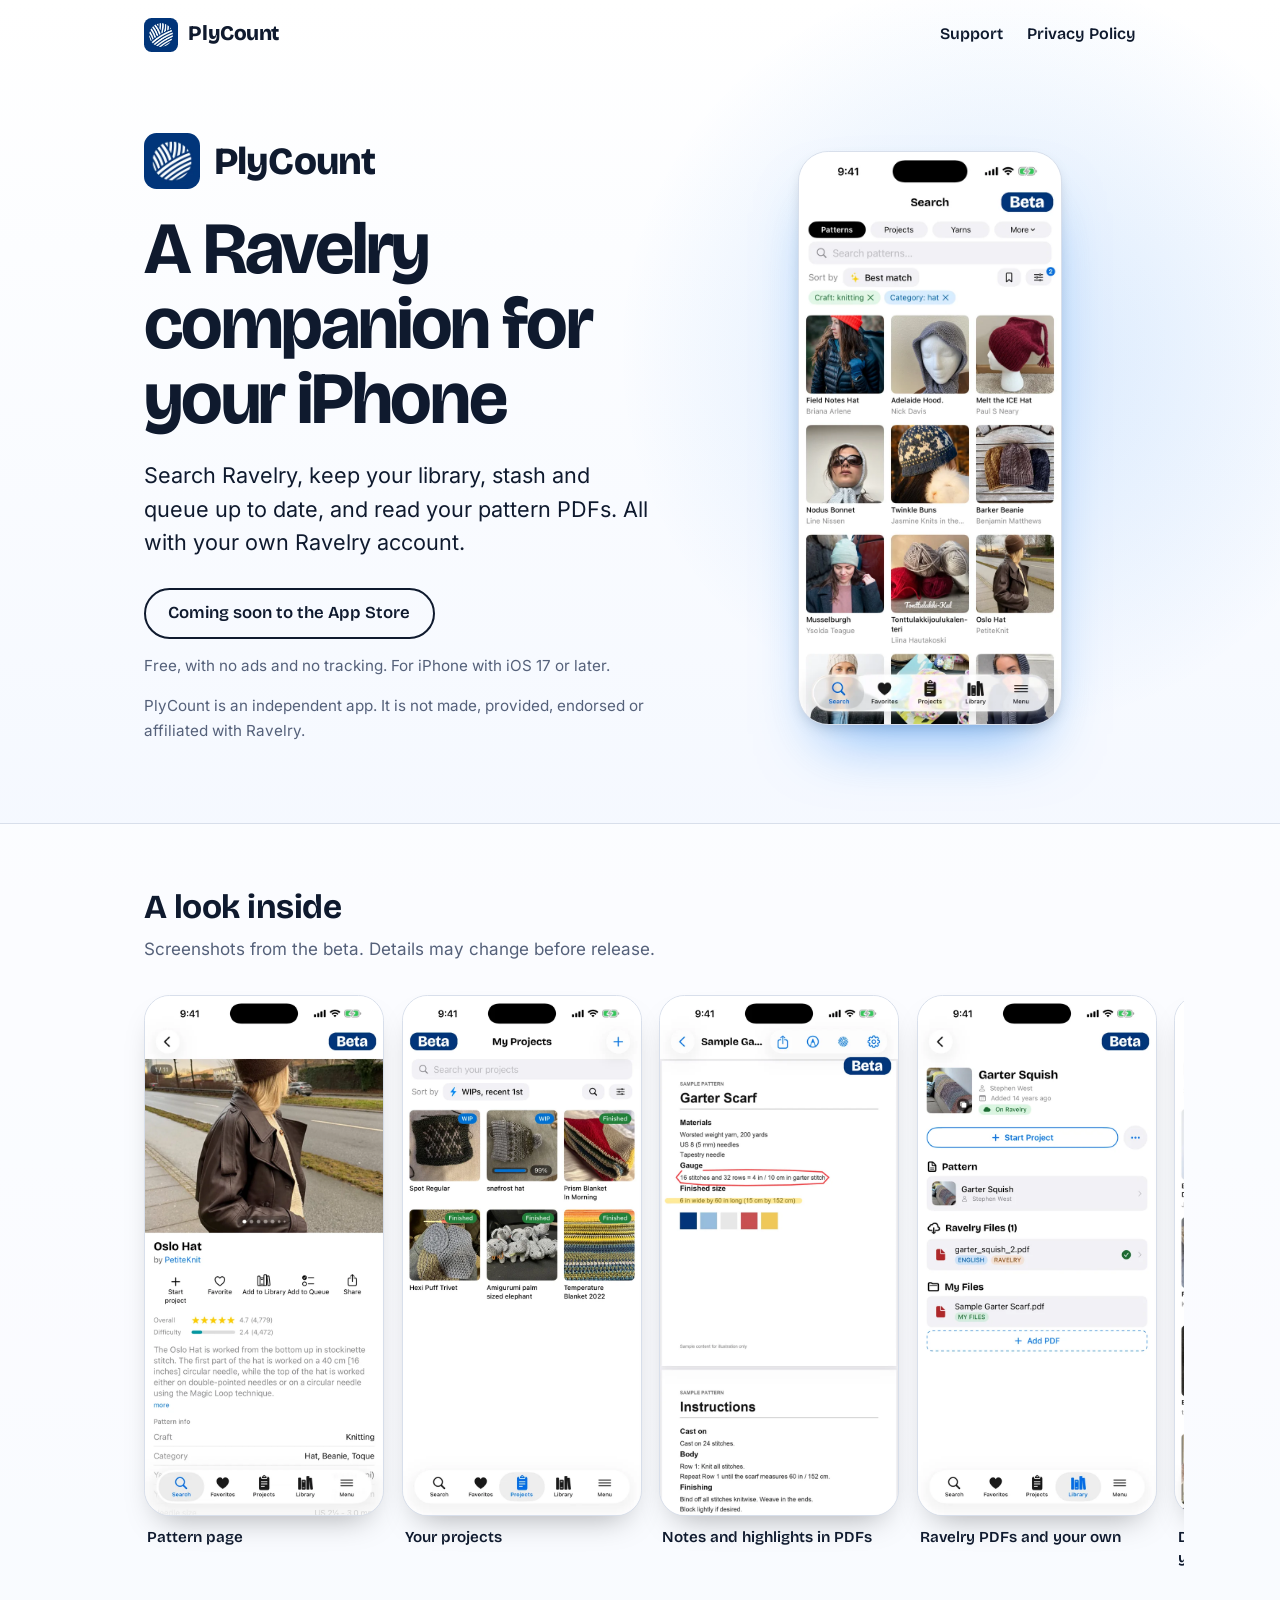
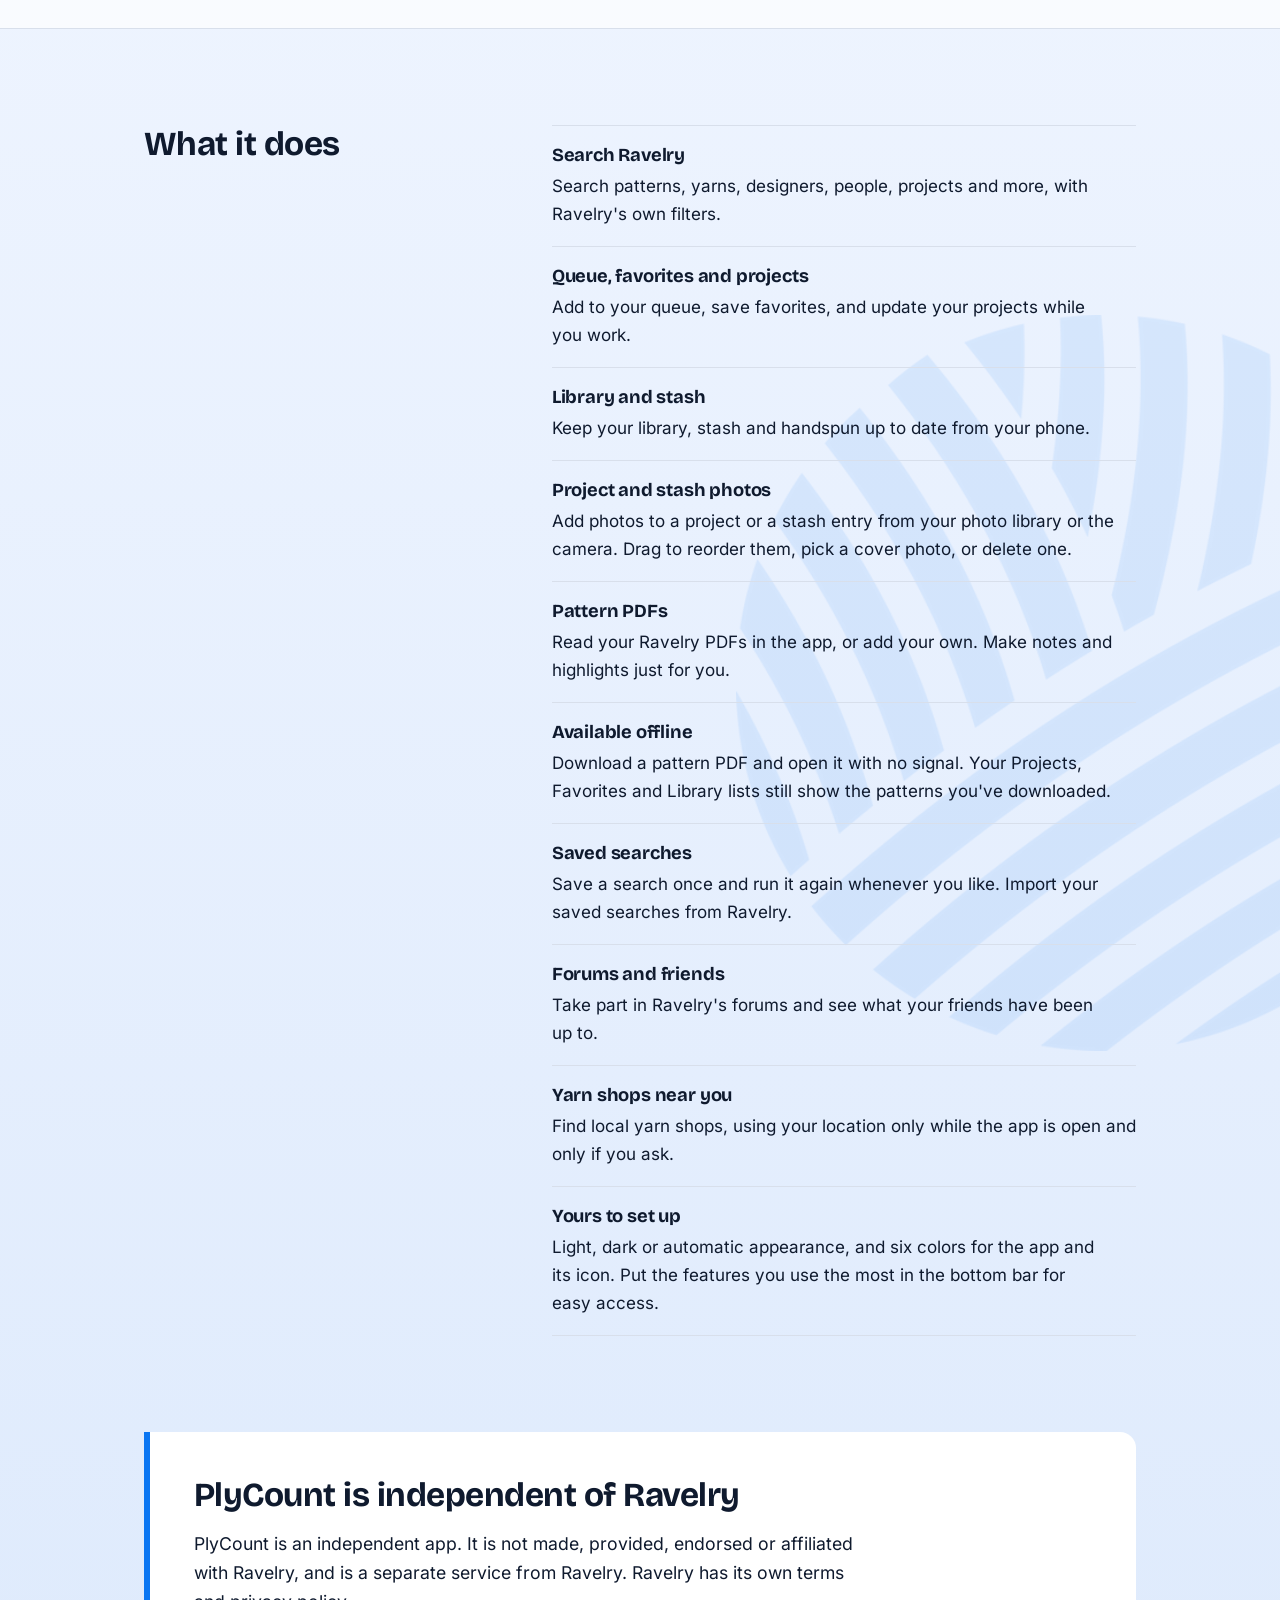
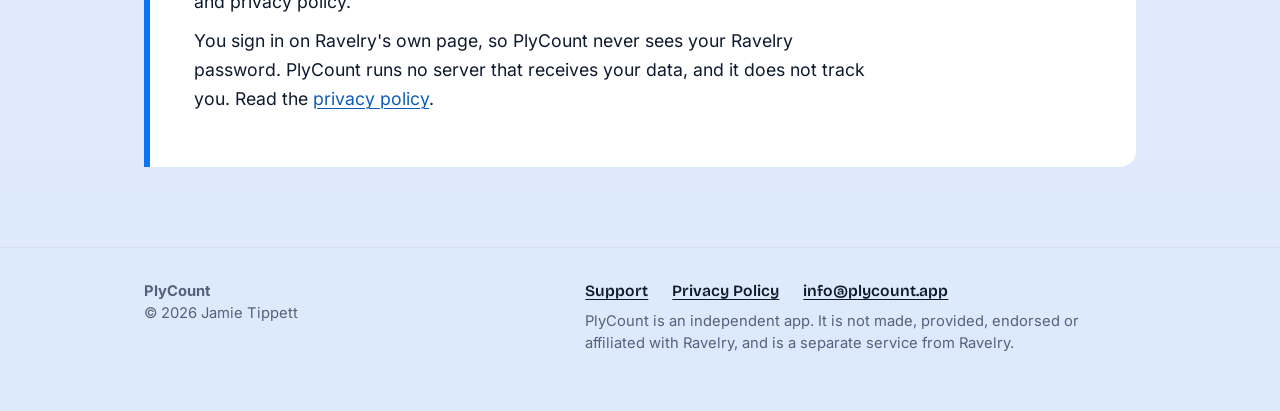
==== commit 51cd9143: "Site: hero lockup with the app icon and name above the headline" ====
--- a/index.html
+++ b/index.html
@@ -18,7 +18,7 @@
 <link rel="apple-touch-icon" href="/apple-touch-icon.png">
 <link rel="preload" href="assets/fonts/bricolage-grotesque-latin.woff2" as="font" type="font/woff2" crossorigin>
 <link rel="preload" href="assets/fonts/inter-latin.woff2" as="font" type="font/woff2" crossorigin>
-<link rel="stylesheet" href="style.css?v=11">
+<link rel="stylesheet" href="style.css?v=12">
 </head>
 <body>
 <a class="skip" href="#main">Skip to content</a>
@@ -33,6 +33,7 @@
 <main id="main">
   <section class="hero">
     <div class="hero-text">
+      <div class="lockup"><img src="assets/icons/navy-128.webp" alt="" width="56" height="56"><span>PlyCount</span></div>
       <h1>A Ravelry companion for your iPhone</h1>
       <p class="lead">Search Ravelry, keep your library, stash and queue up to date, and read your pattern PDFs. All with your own Ravelry account.</p>
       <p class="store" aria-disabled="true">Coming soon to the App Store</p>
--- a/style.css
+++ b/style.css
@@ -58,6 +58,8 @@
 .store.live{background:var(--ink);color:var(--paper);text-decoration:none}
 .store.live:hover{background:var(--acc);border-color:var(--acc);color:#fff}
 .fine{font-size:.95rem;color:var(--mut);margin:.9rem 0 0}
+.lockup{display:flex;align-items:center;gap:.85rem;margin:0 0 1.4rem;font:800 clamp(1.9rem,6vw,2.4rem)/1 var(--head);letter-spacing:-.02em;color:var(--ink)}
+.lockup img{width:56px;height:56px;border-radius:22.37%;flex:none}
 .hero-icon{justify-self:start}
 .icon-wrap{width:clamp(11rem,52vw,19rem);aspect-ratio:1;border-radius:22.37%;overflow:hidden;box-shadow:0 2.2rem 4rem -1.6rem color-mix(in srgb,var(--acc) 55%,transparent),0 .4rem 1rem -.4rem rgb(0 0 0/.25);background:var(--acc)}
 .icon-wrap img{width:100%;height:100%}
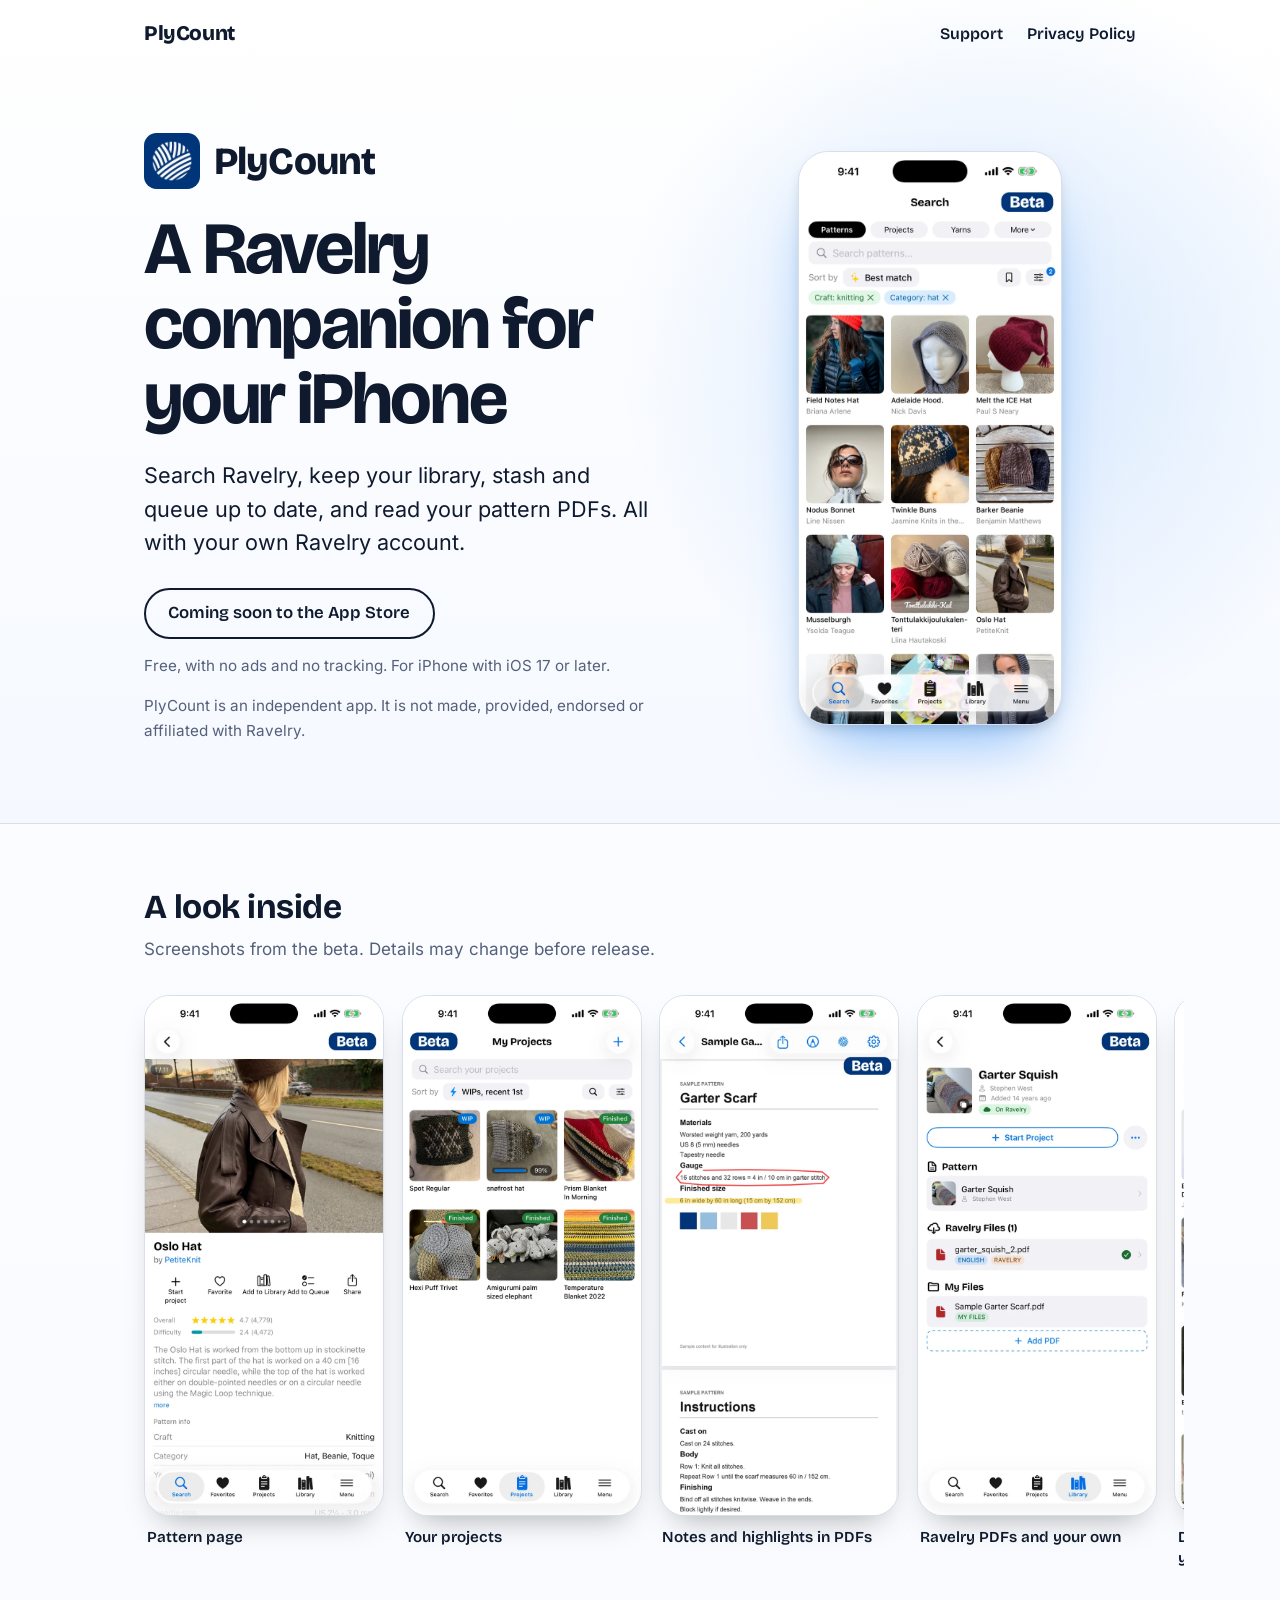
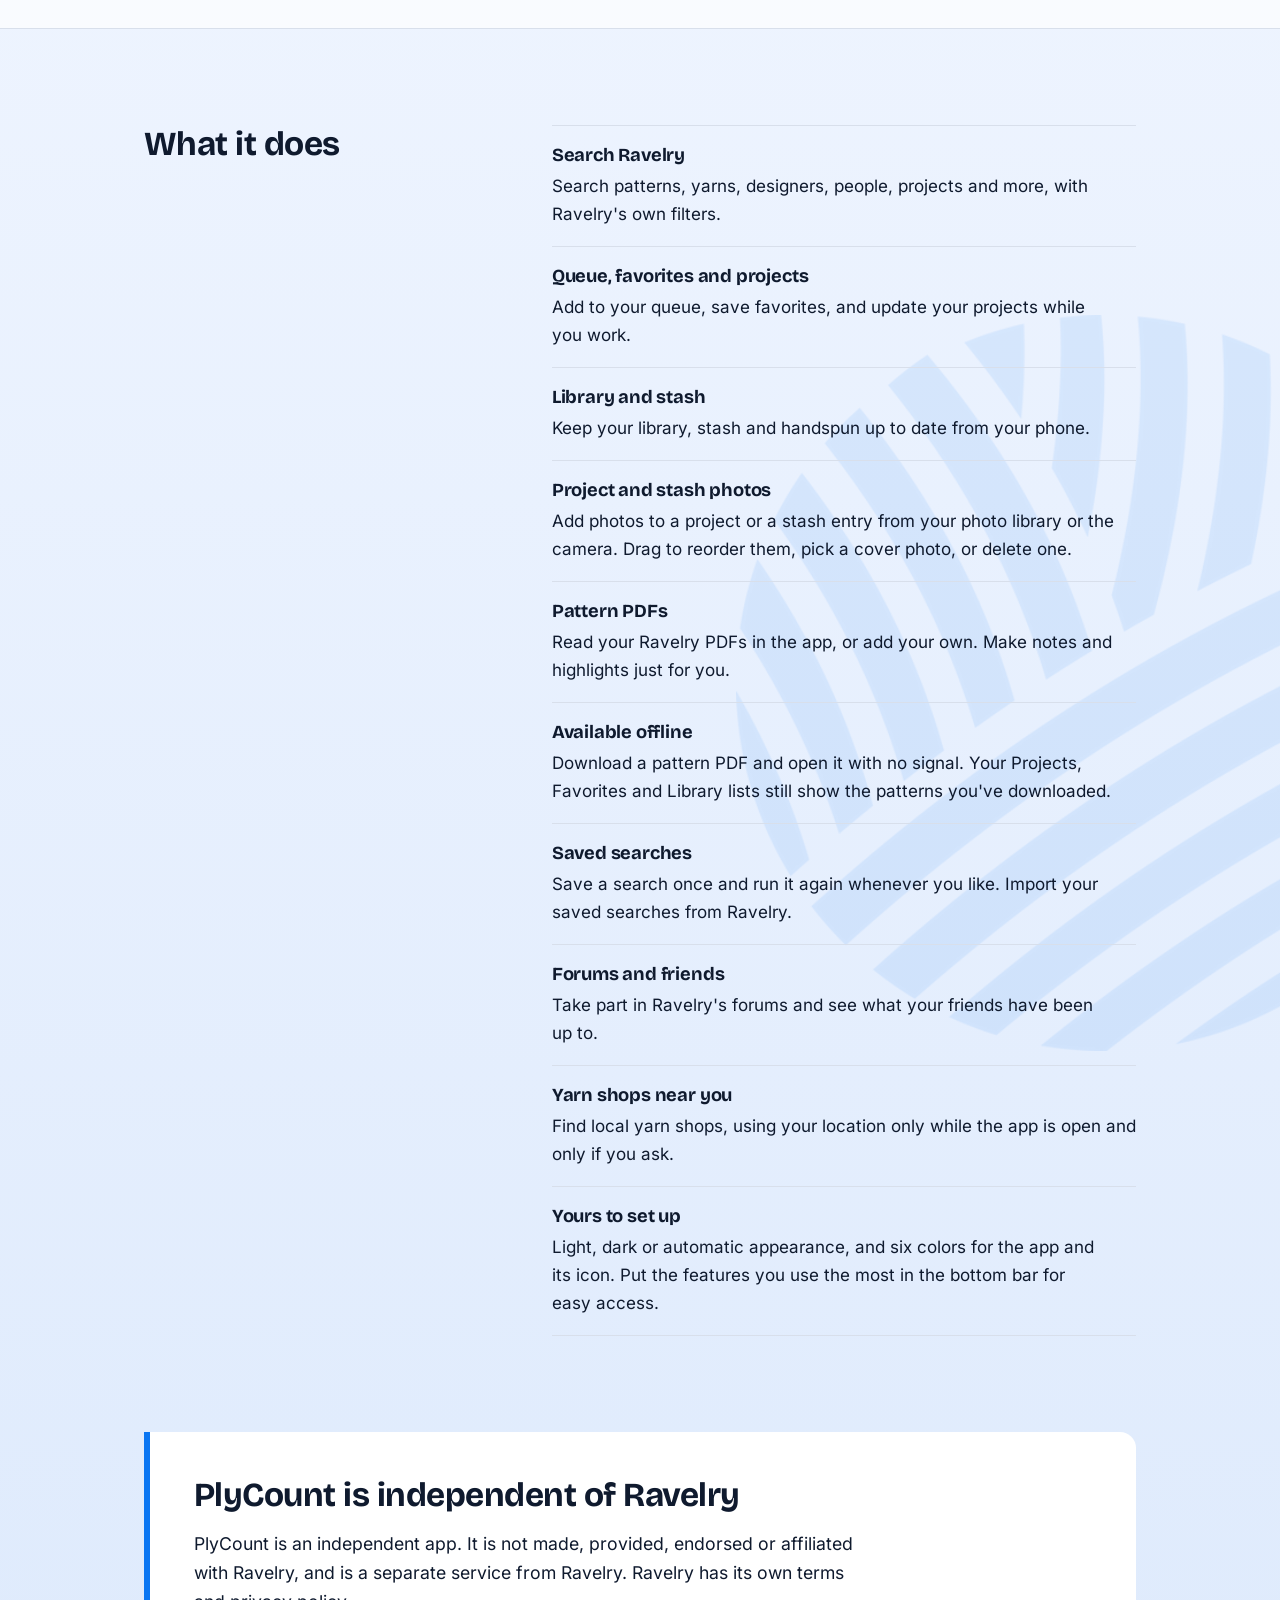
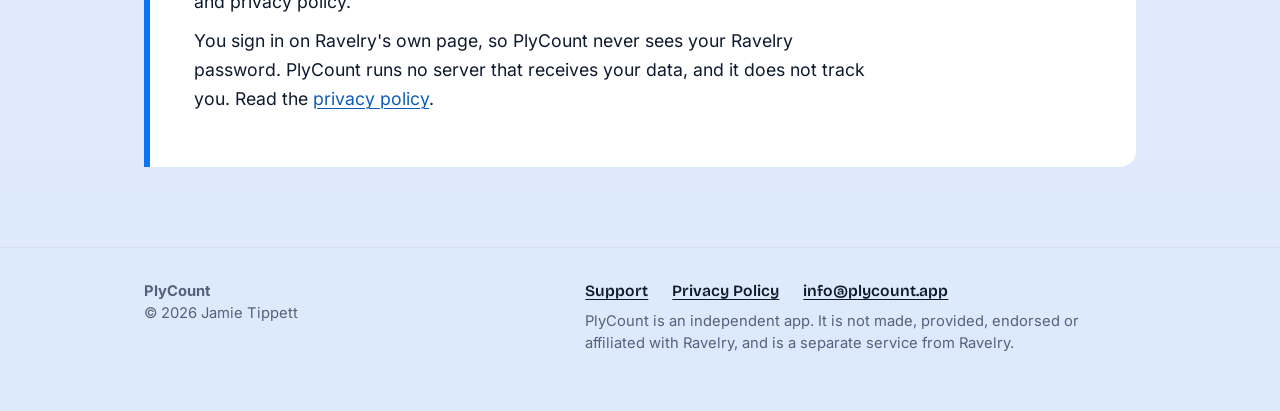
==== commit bde38077: "Site: home page header shows the name only; the icon is in the hero lockup" ====
--- a/index.html
+++ b/index.html
@@ -18,12 +18,12 @@
 <link rel="apple-touch-icon" href="/apple-touch-icon.png">
 <link rel="preload" href="assets/fonts/bricolage-grotesque-latin.woff2" as="font" type="font/woff2" crossorigin>
 <link rel="preload" href="assets/fonts/inter-latin.woff2" as="font" type="font/woff2" crossorigin>
-<link rel="stylesheet" href="style.css?v=12">
+<link rel="stylesheet" href="style.css?v=13">
 </head>
 <body>
 <a class="skip" href="#main">Skip to content</a>
 <header class="top">
-  <a class="brand" href="/"><img src="assets/icons/navy-128.webp" alt="" width="34" height="34">PlyCount</a>
+  <a class="brand brand-text" href="/"><img src="assets/icons/navy-128.webp" alt="" width="34" height="34">PlyCount</a>
   <nav aria-label="Site">
     <a href="/support.html">Support</a>
     <a href="/privacy.html">Privacy Policy</a>
--- a/style.css
+++ b/style.css
@@ -38,6 +38,7 @@
 .top{display:flex;align-items:center;justify-content:space-between;gap:1rem;flex-wrap:wrap;max-width:var(--wide);margin:0 auto;padding:1.1rem var(--gutter)}
 .brand{display:flex;align-items:center;gap:.65rem;color:var(--ink);text-decoration:none;font:800 1.3rem/1 var(--head);letter-spacing:-.02em}
 .brand img{width:34px;height:34px;border-radius:22.37%}
+.brand-text img{display:none}
 .top nav{display:flex;gap:1.5rem}
 .top nav a{font:600 1rem/1 var(--head);color:var(--ink);text-decoration:none;padding:.5rem 0;border-bottom:2px solid transparent}
 .top nav a:hover,.top nav a[aria-current=page]{border-bottom-color:var(--acc)}
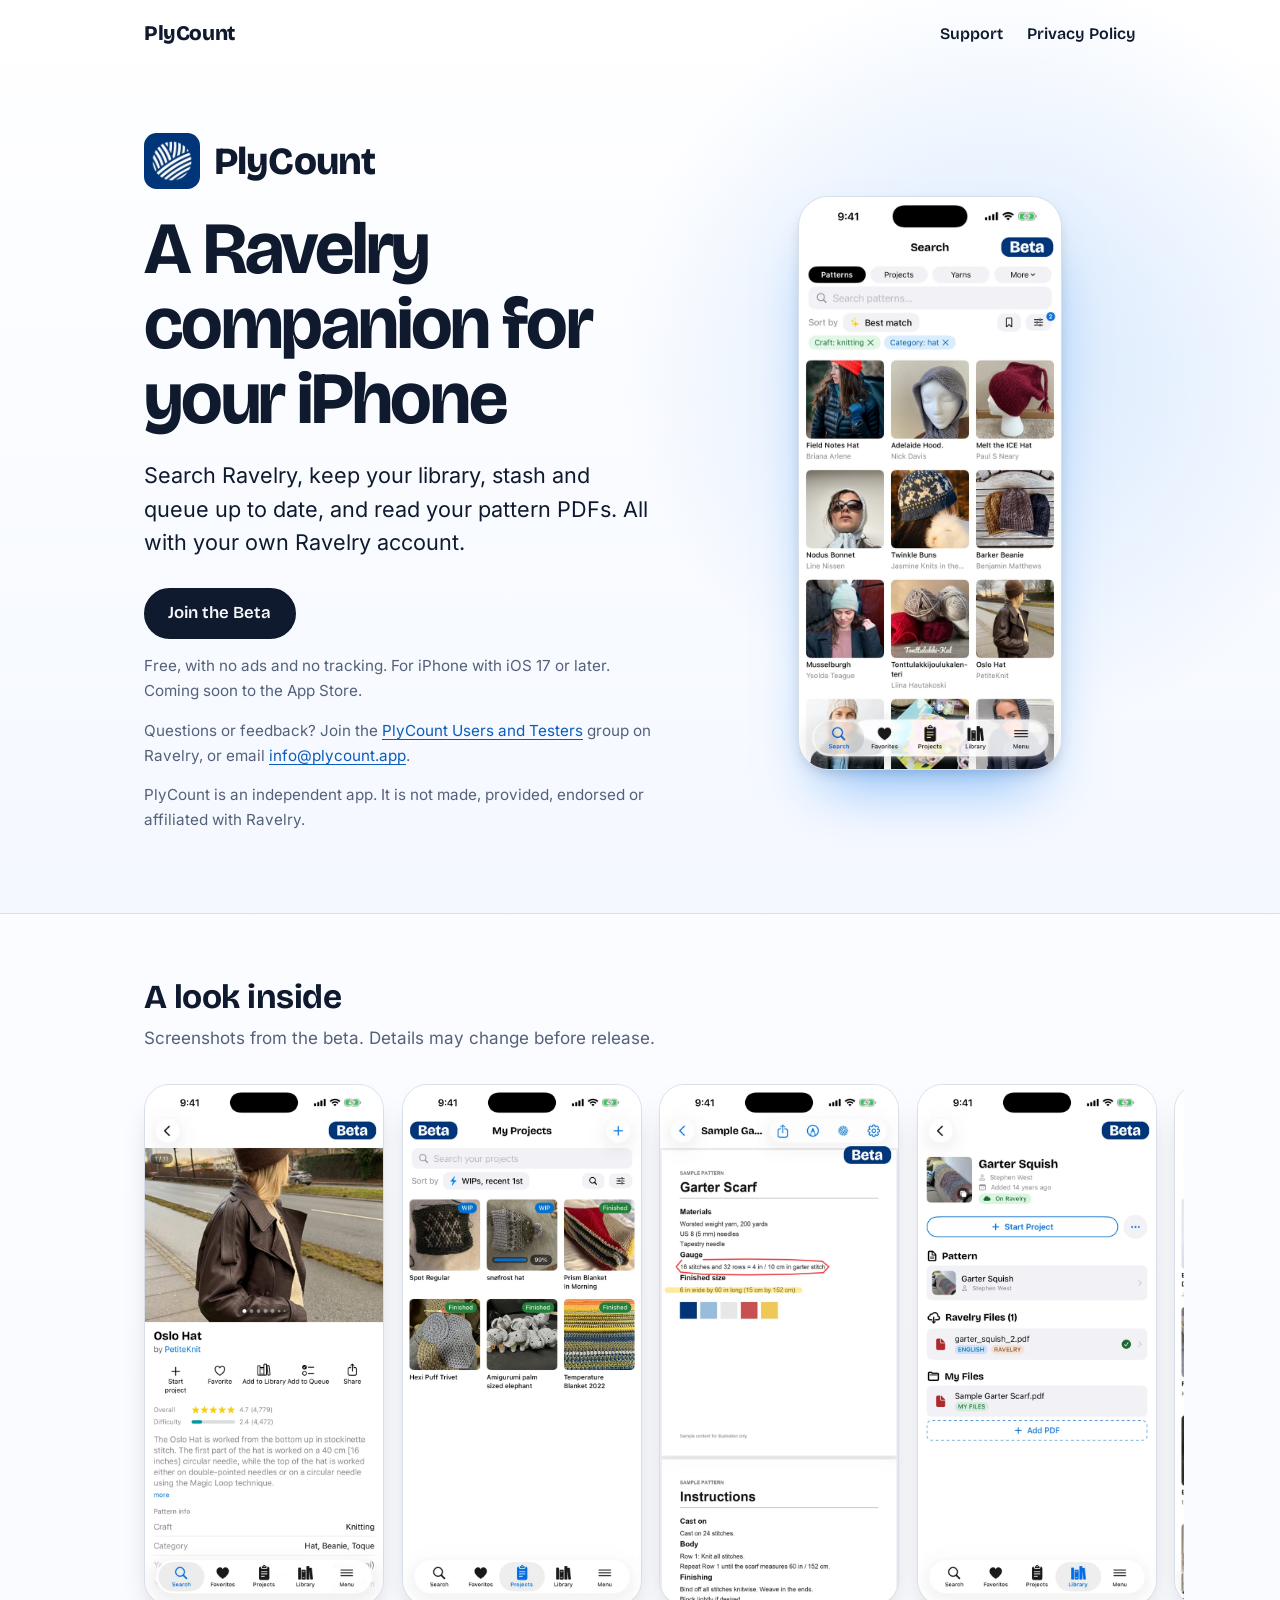
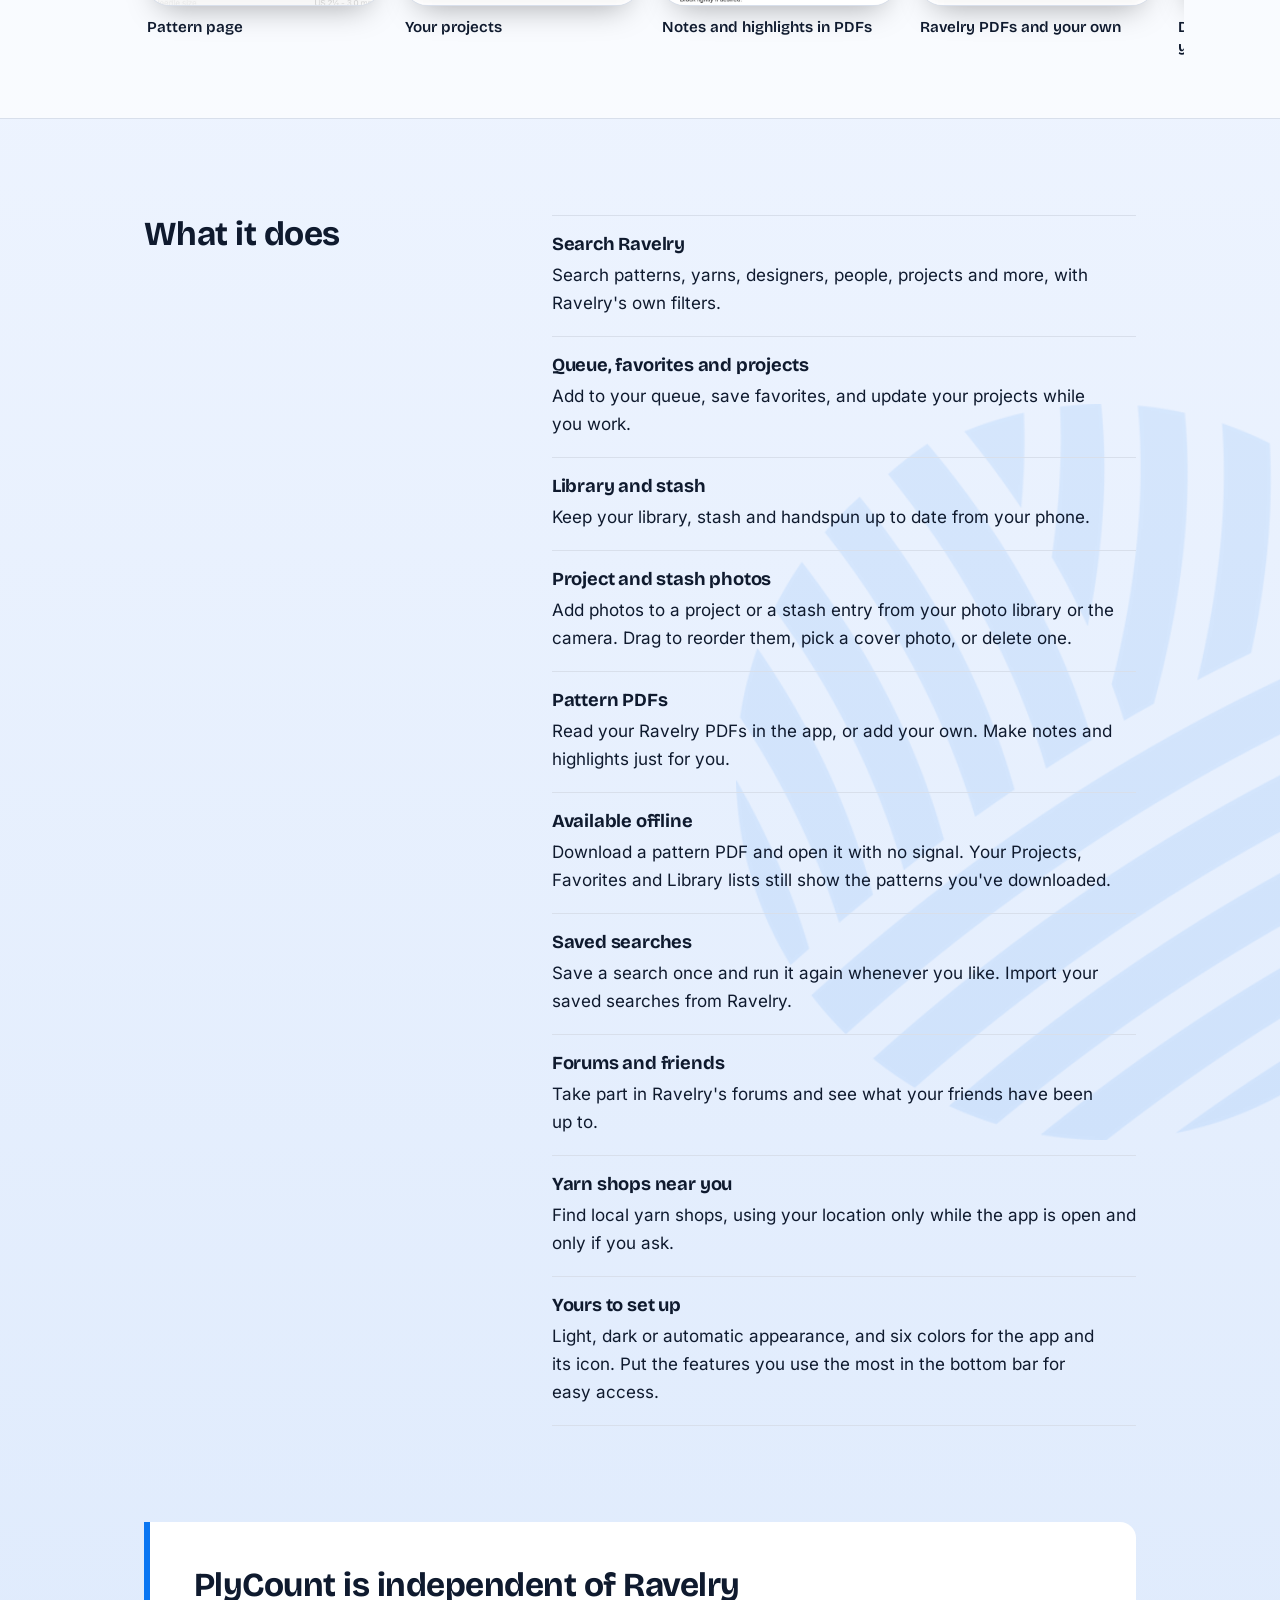
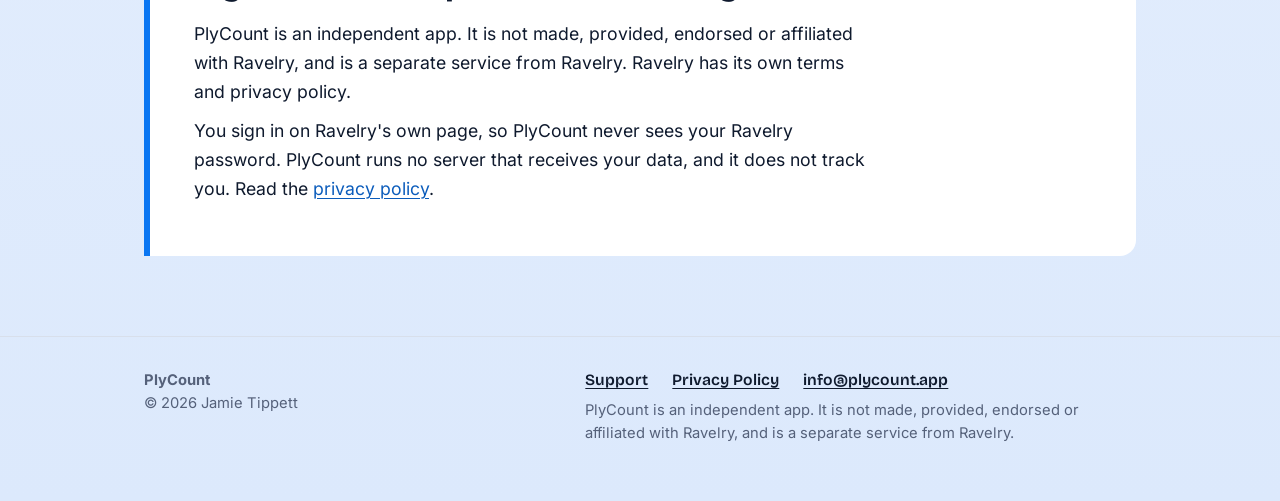
==== commit e41f9143: "Site: Join the Beta button (TestFlight) where Coming soon was; group and email line" ====
--- a/index.html
+++ b/index.html
@@ -18,7 +18,7 @@
 <link rel="apple-touch-icon" href="/apple-touch-icon.png">
 <link rel="preload" href="assets/fonts/bricolage-grotesque-latin.woff2" as="font" type="font/woff2" crossorigin>
 <link rel="preload" href="assets/fonts/inter-latin.woff2" as="font" type="font/woff2" crossorigin>
-<link rel="stylesheet" href="style.css?v=13">
+<link rel="stylesheet" href="style.css?v=14">
 </head>
 <body>
 <a class="skip" href="#main">Skip to content</a>
@@ -36,8 +36,9 @@
       <div class="lockup"><img src="assets/icons/navy-128.webp" alt="" width="56" height="56"><span>PlyCount</span></div>
       <h1>A Ravelry companion for your iPhone</h1>
       <p class="lead">Search Ravelry, keep your library, stash and queue up to date, and read your pattern PDFs. All with your own Ravelry account.</p>
-      <p class="store" aria-disabled="true">Coming soon to the App Store</p>
-      <p class="fine">Free, with no ads and no tracking. For iPhone with iOS 17 or later.</p>
+      <a class="store live" href="https://testflight.apple.com/join/jS7GVVh9">Join the Beta</a>
+      <p class="fine">Free, with no ads and no tracking. For iPhone with iOS 17 or later. Coming soon to the App Store.</p>
+      <p class="fine">Questions or feedback? Join the <a href="https://www.ravelry.com/groups/plycount-users-and-testers">PlyCount Users and Testers</a> group on Ravelry, or email <a href="mailto:info@plycount.app">info@plycount.app</a>.</p>
       <p class="fine">PlyCount is an independent app. It is not made, provided, endorsed or affiliated with Ravelry.</p>
     </div>
     <div class="hero-shot">
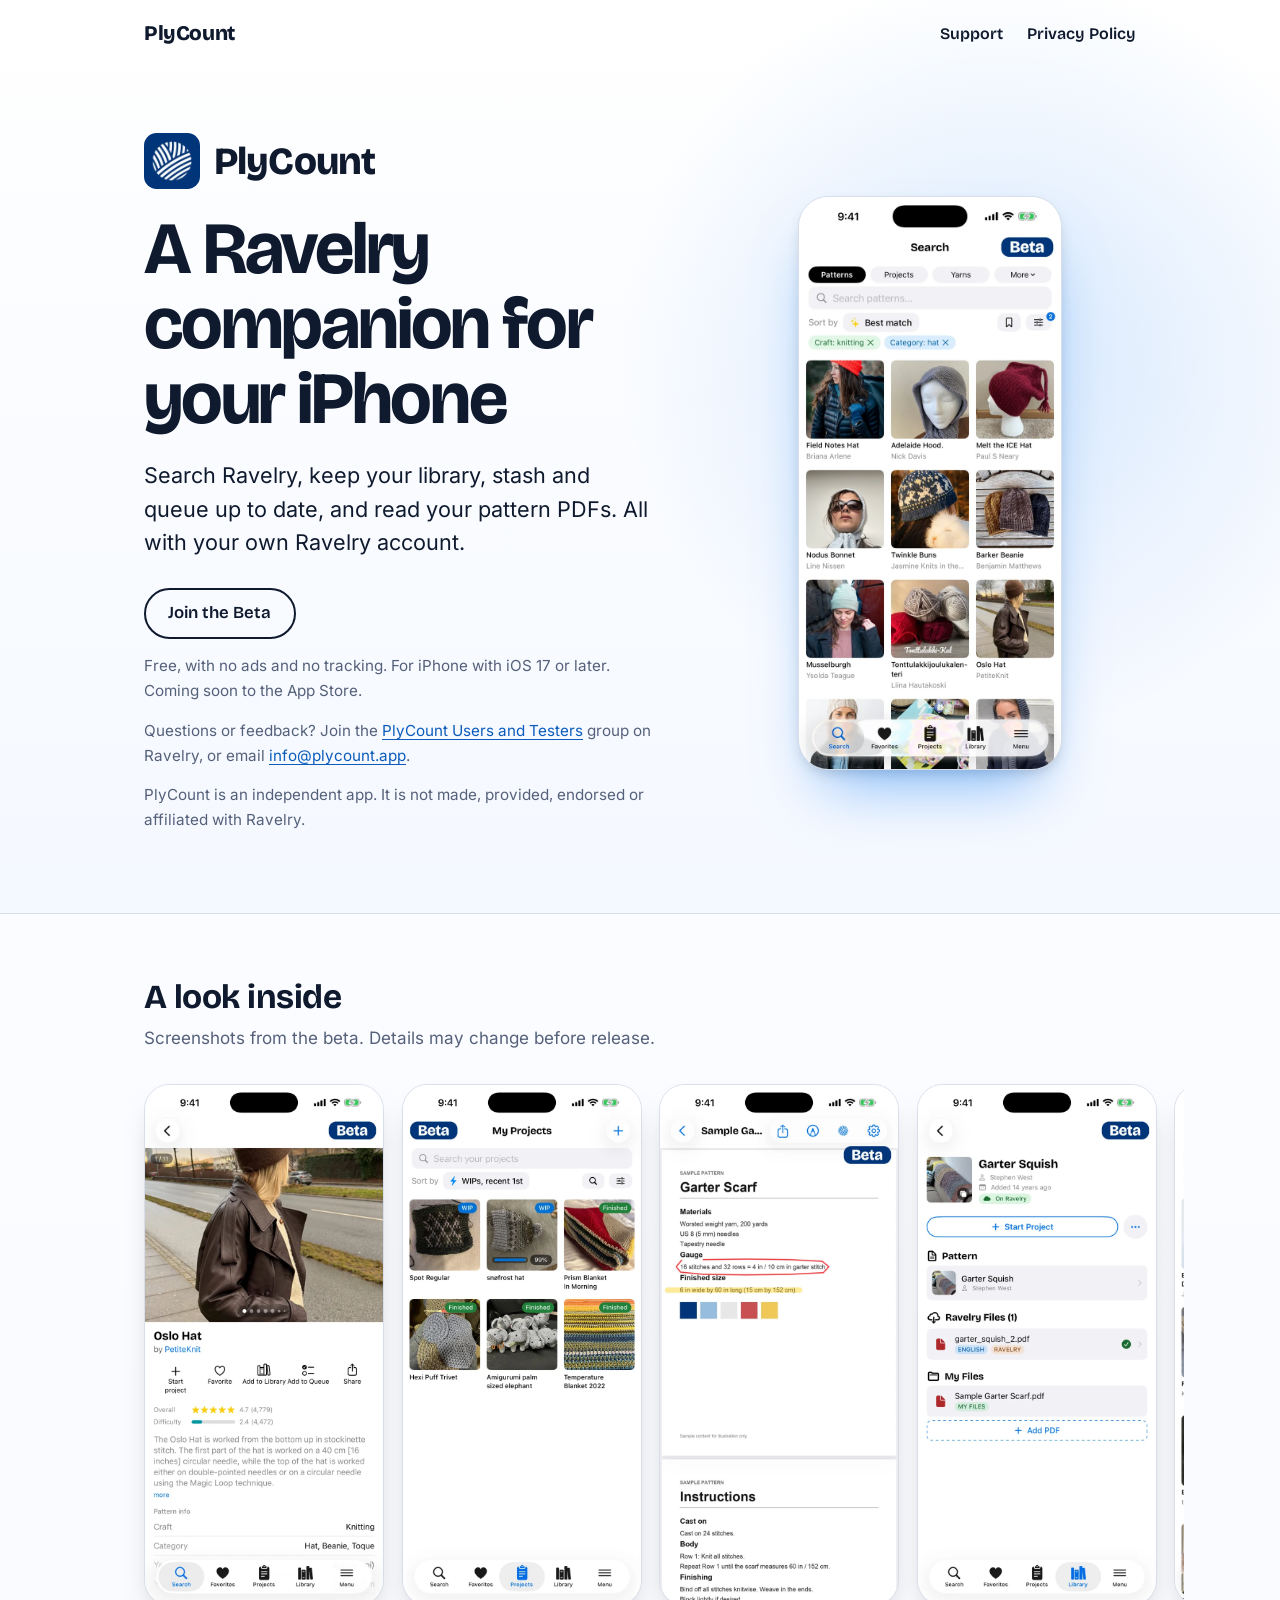
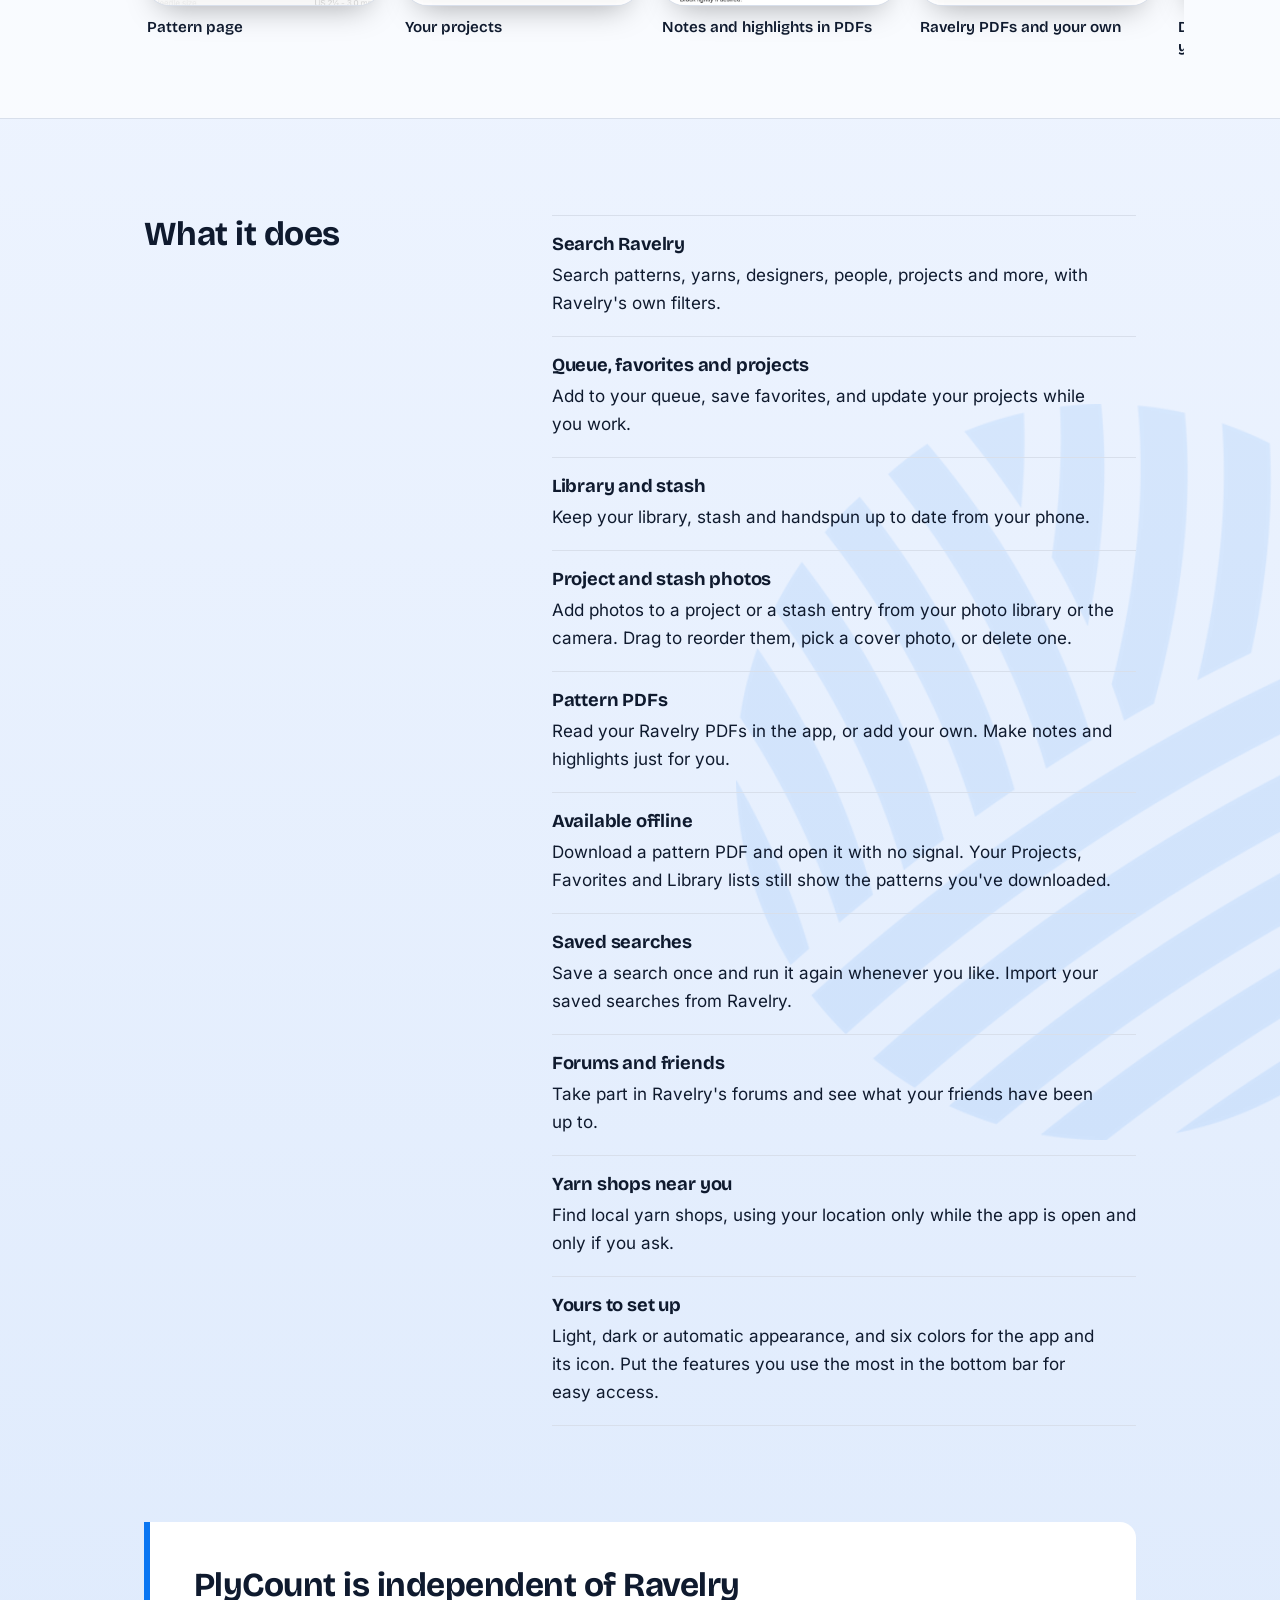
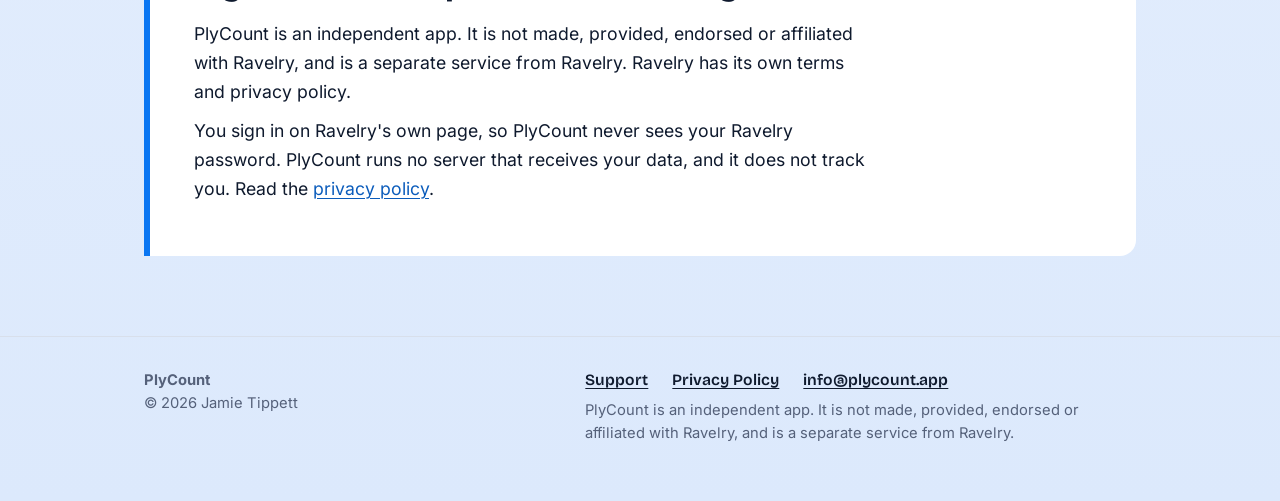
==== commit 1537b25d: "Site: Join the Beta is outlined with a mouse and fills on hover; filled on touch screens" ====
--- a/index.html
+++ b/index.html
@@ -18,7 +18,7 @@
 <link rel="apple-touch-icon" href="/apple-touch-icon.png">
 <link rel="preload" href="assets/fonts/bricolage-grotesque-latin.woff2" as="font" type="font/woff2" crossorigin>
 <link rel="preload" href="assets/fonts/inter-latin.woff2" as="font" type="font/woff2" crossorigin>
-<link rel="stylesheet" href="style.css?v=14">
+<link rel="stylesheet" href="style.css?v=15">
 </head>
 <body>
 <a class="skip" href="#main">Skip to content</a>
--- a/style.css
+++ b/style.css
@@ -58,6 +58,9 @@
    (use Apple's official "Download on the App Store" badge artwork there instead). */
 .store.live{background:var(--ink);color:var(--paper);text-decoration:none}
 .store.live:hover{background:var(--acc);border-color:var(--acc);color:#fff}
+/* Join the Beta: outlined on devices with a mouse (fills on hover), filled on touch screens. */
+.store.live{transition:background-color .15s,border-color .15s,color .15s}
+@media (hover:hover) and (pointer:fine){.store.live{background:transparent;color:var(--ink)}}
 .fine{font-size:.95rem;color:var(--mut);margin:.9rem 0 0}
 .lockup{display:flex;align-items:center;gap:.85rem;margin:0 0 1.4rem;font:800 clamp(1.9rem,6vw,2.4rem)/1 var(--head);letter-spacing:-.02em;color:var(--ink)}
 .lockup img{width:56px;height:56px;border-radius:22.37%;flex:none}
